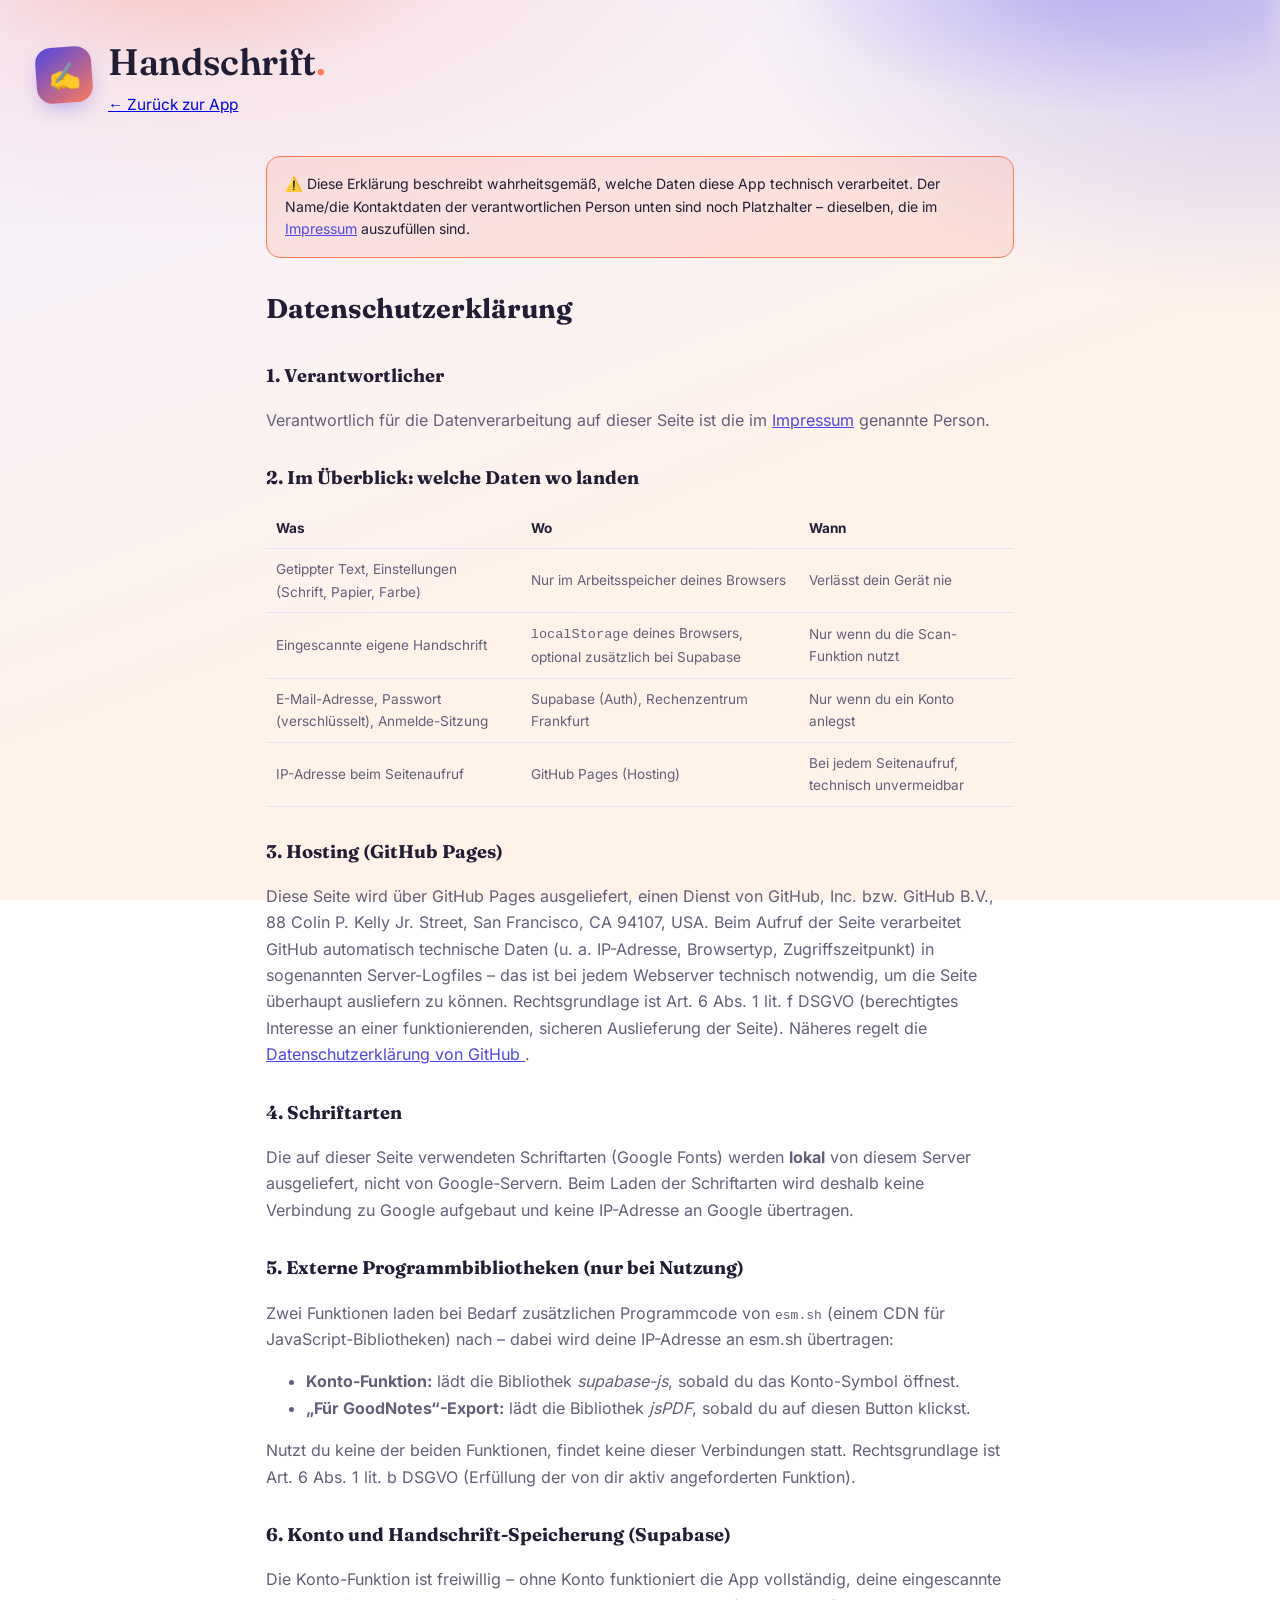
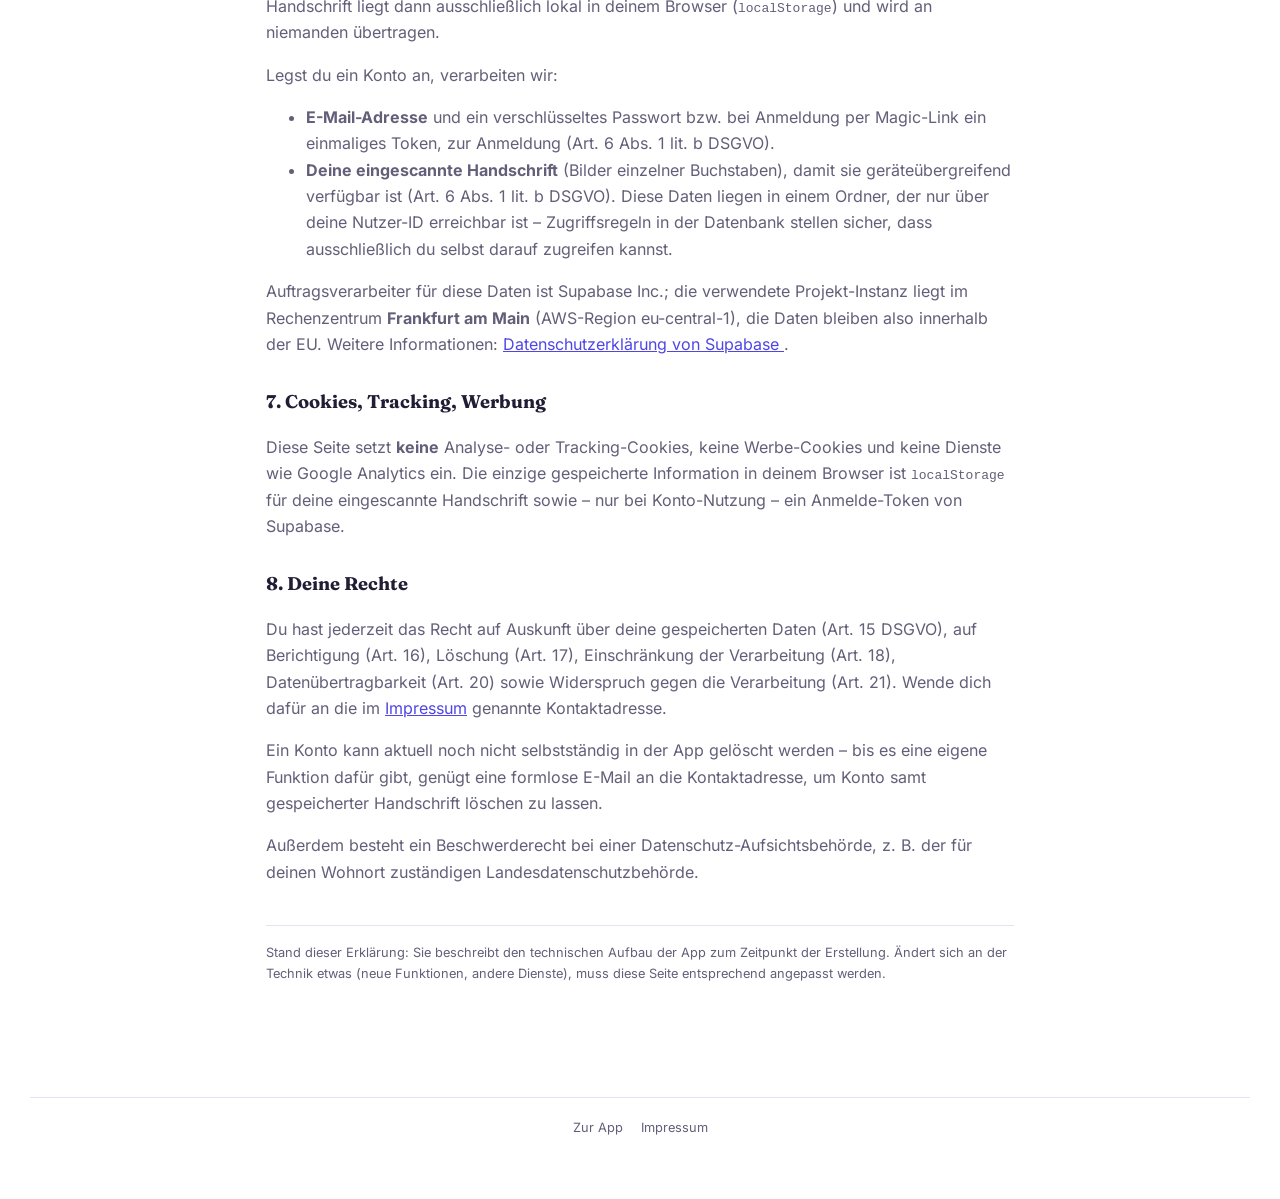
==== datenschutz.html @ e4f4bd05 "Impressum, Datenschutzerklärung, Google Fonts lokal gehostet Neue Seiten impressum.html (mit klar ma" ====
<!DOCTYPE html>
<html lang="de">
<head>
<meta charset="UTF-8">
<meta name="viewport" content="width=device-width, initial-scale=1.0">
<title>Datenschutzerklärung – Handschrift-Generator</title>
<meta name="robots" content="noindex">
<link rel="icon" href="data:image/svg+xml,%3Csvg xmlns='http://www.w3.org/2000/svg' viewBox='0 0 100 100'%3E%3Ctext y='.9em' font-size='90'%3E%E2%9C%8D%EF%B8%8F%3C/text%3E%3C/svg%3E">
<link rel="stylesheet" href="fonts.css">
<link rel="stylesheet" href="style.css">
</head>
<body>

<header class="site-header">
  <div class="header-glow" aria-hidden="true"></div>
  <div class="header-row">
    <div class="brand">
      <span class="brand-mark" aria-hidden="true">✍️</span>
      <div class="brand-text">
        <h1>Handschrift<span class="brand-dot">.</span></h1>
        <p class="subtitle"><a href="index.html">← Zurück zur App</a></p>
      </div>
    </div>
  </div>
</header>

<main class="rechtstext">

  <div class="ausfuellen-hinweis">
    ⚠️ Diese Erklärung beschreibt wahrheitsgemäß, welche Daten diese App
    technisch verarbeitet. Der Name/die Kontaktdaten der verantwortlichen
    Person unten sind noch Platzhalter – dieselben, die im
    <a href="impressum.html">Impressum</a> auszufüllen sind.
  </div>

  <h1>Datenschutzerklärung</h1>

  <h2>1. Verantwortlicher</h2>
  <p>
    Verantwortlich für die Datenverarbeitung auf dieser Seite ist die im
    <a href="impressum.html">Impressum</a> genannte Person.
  </p>

  <h2>2. Im Überblick: welche Daten wo landen</h2>
  <table class="rechtstabelle">
    <thead>
      <tr><th>Was</th><th>Wo</th><th>Wann</th></tr>
    </thead>
    <tbody>
      <tr>
        <td>Getippter Text, Einstellungen (Schrift, Papier, Farbe)</td>
        <td>Nur im Arbeitsspeicher deines Browsers</td>
        <td>Verlässt dein Gerät nie</td>
      </tr>
      <tr>
        <td>Eingescannte eigene Handschrift</td>
        <td><code>localStorage</code> deines Browsers, optional zusätzlich
          bei Supabase</td>
        <td>Nur wenn du die Scan-Funktion nutzt</td>
      </tr>
      <tr>
        <td>E-Mail-Adresse, Passwort (verschlüsselt), Anmelde-Sitzung</td>
        <td>Supabase (Auth), Rechenzentrum Frankfurt</td>
        <td>Nur wenn du ein Konto anlegst</td>
      </tr>
      <tr>
        <td>IP-Adresse beim Seitenaufruf</td>
        <td>GitHub Pages (Hosting)</td>
        <td>Bei jedem Seitenaufruf, technisch unvermeidbar</td>
      </tr>
    </tbody>
  </table>

  <h2>3. Hosting (GitHub Pages)</h2>
  <p>
    Diese Seite wird über GitHub Pages ausgeliefert, einen Dienst von
    GitHub, Inc. bzw. GitHub B.V., 88 Colin P. Kelly Jr. Street, San
    Francisco, CA 94107, USA. Beim Aufruf der Seite verarbeitet GitHub
    automatisch technische Daten (u. a. IP-Adresse, Browsertyp,
    Zugriffszeitpunkt) in sogenannten Server-Logfiles – das ist bei jedem
    Webserver technisch notwendig, um die Seite überhaupt ausliefern zu
    können. Rechtsgrundlage ist Art. 6 Abs. 1 lit. f DSGVO (berechtigtes
    Interesse an einer funktionierenden, sicheren Auslieferung der Seite).
    Näheres regelt die
    <a href="https://docs.github.com/site-policy/privacy-policies/github-general-privacy-statement" target="_blank" rel="noopener">
      Datenschutzerklärung von GitHub
    </a>.
  </p>

  <h2>4. Schriftarten</h2>
  <p>
    Die auf dieser Seite verwendeten Schriftarten (Google Fonts) werden
    <strong>lokal</strong> von diesem Server ausgeliefert, nicht von
    Google-Servern. Beim Laden der Schriftarten wird deshalb keine
    Verbindung zu Google aufgebaut und keine IP-Adresse an Google
    übertragen.
  </p>

  <h2>5. Externe Programmbibliotheken (nur bei Nutzung)</h2>
  <p>
    Zwei Funktionen laden bei Bedarf zusätzlichen Programmcode von
    <code>esm.sh</code> (einem CDN für JavaScript-Bibliotheken) nach –
    dabei wird deine IP-Adresse an esm.sh übertragen:
  </p>
  <ul>
    <li><strong>Konto-Funktion:</strong> lädt die Bibliothek
      <em>supabase-js</em>, sobald du das Konto-Symbol öffnest.</li>
    <li><strong>„Für GoodNotes“-Export:</strong> lädt die Bibliothek
      <em>jsPDF</em>, sobald du auf diesen Button klickst.</li>
  </ul>
  <p>
    Nutzt du keine der beiden Funktionen, findet keine dieser Verbindungen
    statt. Rechtsgrundlage ist Art. 6 Abs. 1 lit. b DSGVO (Erfüllung der
    von dir aktiv angeforderten Funktion).
  </p>

  <h2>6. Konto und Handschrift-Speicherung (Supabase)</h2>
  <p>
    Die Konto-Funktion ist freiwillig – ohne Konto funktioniert die App
    vollständig, deine eingescannte Handschrift liegt dann ausschließlich
    lokal in deinem Browser (<code>localStorage</code>) und wird an
    niemanden übertragen.
  </p>
  <p>
    Legst du ein Konto an, verarbeiten wir:
  </p>
  <ul>
    <li><strong>E-Mail-Adresse</strong> und ein verschlüsseltes Passwort
      bzw. bei Anmeldung per Magic-Link ein einmaliges Token, zur
      Anmeldung (Art. 6 Abs. 1 lit. b DSGVO).</li>
    <li><strong>Deine eingescannte Handschrift</strong> (Bilder einzelner
      Buchstaben), damit sie geräteübergreifend verfügbar ist (Art. 6
      Abs. 1 lit. b DSGVO). Diese Daten liegen in einem Ordner, der nur
      über deine Nutzer-ID erreichbar ist – Zugriffsregeln in der
      Datenbank stellen sicher, dass ausschließlich du selbst darauf
      zugreifen kannst.</li>
  </ul>
  <p>
    Auftragsverarbeiter für diese Daten ist Supabase Inc.; die
    verwendete Projekt-Instanz liegt im Rechenzentrum
    <strong>Frankfurt am Main</strong> (AWS-Region eu-central-1), die
    Daten bleiben also innerhalb der EU. Weitere Informationen:
    <a href="https://supabase.com/privacy" target="_blank" rel="noopener">
      Datenschutzerklärung von Supabase
    </a>.
  </p>

  <h2>7. Cookies, Tracking, Werbung</h2>
  <p>
    Diese Seite setzt <strong>keine</strong> Analyse- oder Tracking-Cookies,
    keine Werbe-Cookies und keine Dienste wie Google Analytics ein. Die
    einzige gespeicherte Information in deinem Browser ist
    <code>localStorage</code> für deine eingescannte Handschrift sowie –
    nur bei Konto-Nutzung – ein Anmelde-Token von Supabase.
  </p>

  <h2>8. Deine Rechte</h2>
  <p>
    Du hast jederzeit das Recht auf Auskunft über deine gespeicherten
    Daten (Art. 15 DSGVO), auf Berichtigung (Art. 16), Löschung (Art. 17),
    Einschränkung der Verarbeitung (Art. 18), Datenübertragbarkeit
    (Art. 20) sowie Widerspruch gegen die Verarbeitung (Art. 21). Wende
    dich dafür an die im <a href="impressum.html">Impressum</a> genannte
    Kontaktadresse.
  </p>
  <p>
    Ein Konto kann aktuell noch nicht selbstständig in der App gelöscht
    werden – bis es eine eigene Funktion dafür gibt, genügt eine
    formlose E-Mail an die Kontaktadresse, um Konto samt gespeicherter
    Handschrift löschen zu lassen.
  </p>
  <p>
    Außerdem besteht ein Beschwerderecht bei einer
    Datenschutz-Aufsichtsbehörde, z. B. der für deinen Wohnort
    zuständigen Landesdatenschutzbehörde.
  </p>

  <p class="rechtstext-fussnote">
    Stand dieser Erklärung: Sie beschreibt den technischen Aufbau der App
    zum Zeitpunkt der Erstellung. Ändert sich an der Technik etwas (neue
    Funktionen, andere Dienste), muss diese Seite entsprechend angepasst
    werden.
  </p>

</main>

<footer class="site-footer">
  <a href="index.html">Zur App</a>
  <a href="impressum.html">Impressum</a>
</footer>

</body>
</html>
---- fonts.css ----
/* -------------------------------------------------------------
   Lokal gehostete Schriftarten

   Bewusst NICHT von Google-Servern geladen: Ein <link> auf
   fonts.googleapis.com/fonts.gstatic.com überträgt bei jedem
   Seitenaufruf die IP-Adresse der Besucherin an Google – das gilt in
   Deutschland als DSGVO-Problem (u.a. LG München I, 20 O 13840/20)
   und war Grund für eine Welle an Abmahnungen. Die Dateien hier sind
   identisch mit denen von Google Fonts (SIL Open Font License),
   liegen aber im fonts/-Ordner dieses Projekts und werden nur vom
   eigenen Server ausgeliefert.
------------------------------------------------------------- */

/* vietnamese */
@font-face {
  font-family: 'Allura';
  font-style: normal;
  font-weight: 400;
  font-display: swap;
  src: url(fonts/9oRPNYsQpS4zjuA_hAgWDto.woff2) format('woff2');
  unicode-range: U+0102-0103, U+0110-0111, U+0128-0129, U+0168-0169, U+01A0-01A1, U+01AF-01B0, U+0300-0301, U+0303-0304, U+0308-0309, U+0323, U+0329, U+1EA0-1EF9, U+20AB;
}
/* latin-ext */
@font-face {
  font-family: 'Allura';
  font-style: normal;
  font-weight: 400;
  font-display: swap;
  src: url(fonts/9oRPNYsQpS4zjuA_hQgWDto.woff2) format('woff2');
  unicode-range: U+0100-02BA, U+02BD-02C5, U+02C7-02CC, U+02CE-02D7, U+02DD-02FF, U+0304, U+0308, U+0329, U+1D00-1DBF, U+1E00-1E9F, U+1EF2-1EFF, U+2020, U+20A0-20AB, U+20AD-20C0, U+2113, U+2C60-2C7F, U+A720-A7FF;
}
/* latin */
@font-face {
  font-family: 'Allura';
  font-style: normal;
  font-weight: 400;
  font-display: swap;
  src: url(fonts/9oRPNYsQpS4zjuA_iwgW.woff2) format('woff2');
  unicode-range: U+0000-00FF, U+0131, U+0152-0153, U+02BB-02BC, U+02C6, U+02DA, U+02DC, U+0304, U+0308, U+0329, U+2000-206F, U+20AC, U+2122, U+2191, U+2193, U+2212, U+2215, U+FEFF, U+FFFD;
}
/* latin-ext */
@font-face {
  font-family: 'Architects Daughter';
  font-style: normal;
  font-weight: 400;
  font-display: swap;
  src: url(fonts/KtkxAKiDZI_td1Lkx62xHZHDtgO_Y-bvTYdg4_zg.woff2) format('woff2');
  unicode-range: U+0100-02BA, U+02BD-02C5, U+02C7-02CC, U+02CE-02D7, U+02DD-02FF, U+0304, U+0308, U+0329, U+1D00-1DBF, U+1E00-1E9F, U+1EF2-1EFF, U+2020, U+20A0-20AB, U+20AD-20C0, U+2113, U+2C60-2C7F, U+A720-A7FF;
}
/* latin */
@font-face {
  font-family: 'Architects Daughter';
  font-style: normal;
  font-weight: 400;
  font-display: swap;
  src: url(fonts/KtkxAKiDZI_td1Lkx62xHZHDtgO_Y-bvTYlg4w.woff2) format('woff2');
  unicode-range: U+0000-00FF, U+0131, U+0152-0153, U+02BB-02BC, U+02C6, U+02DA, U+02DC, U+0304, U+0308, U+0329, U+2000-206F, U+20AC, U+2122, U+2191, U+2193, U+2212, U+2215, U+FEFF, U+FFFD;
}
/* cyrillic-ext */
@font-face {
  font-family: 'Caveat';
  font-style: normal;
  font-weight: 400;
  font-display: swap;
  src: url(fonts/Wnz6HAc5bAfYB2Q7azYYmg8.woff2) format('woff2');
  unicode-range: U+0460-052F, U+1C80-1C8A, U+20B4, U+2DE0-2DFF, U+A640-A69F, U+FE2E-FE2F;
}
/* cyrillic */
@font-face {
  font-family: 'Caveat';
  font-style: normal;
  font-weight: 400;
  font-display: swap;
  src: url(fonts/Wnz6HAc5bAfYB2Q7YjYYmg8.woff2) format('woff2');
  unicode-range: U+0301, U+0400-045F, U+0490-0491, U+04B0-04B1, U+2116;
}
/* latin-ext */
@font-face {
  font-family: 'Caveat';
  font-style: normal;
  font-weight: 400;
  font-display: swap;
  src: url(fonts/Wnz6HAc5bAfYB2Q7aDYYmg8.woff2) format('woff2');
  unicode-range: U+0100-02BA, U+02BD-02C5, U+02C7-02CC, U+02CE-02D7, U+02DD-02FF, U+0304, U+0308, U+0329, U+1D00-1DBF, U+1E00-1E9F, U+1EF2-1EFF, U+2020, U+20A0-20AB, U+20AD-20C0, U+2113, U+2C60-2C7F, U+A720-A7FF;
}
/* latin */
@font-face {
  font-family: 'Caveat';
  font-style: normal;
  font-weight: 400;
  font-display: swap;
  src: url(fonts/Wnz6HAc5bAfYB2Q7ZjYY.woff2) format('woff2');
  unicode-range: U+0000-00FF, U+0131, U+0152-0153, U+02BB-02BC, U+02C6, U+02DA, U+02DC, U+0304, U+0308, U+0329, U+2000-206F, U+20AC, U+2122, U+2191, U+2193, U+2212, U+2215, U+FEFF, U+FFFD;
}
/* cyrillic-ext */
@font-face {
  font-family: 'Caveat';
  font-style: normal;
  font-weight: 600;
  font-display: swap;
  src: url(fonts/Wnz6HAc5bAfYB2Q7azYYmg8.woff2) format('woff2');
  unicode-range: U+0460-052F, U+1C80-1C8A, U+20B4, U+2DE0-2DFF, U+A640-A69F, U+FE2E-FE2F;
}
/* cyrillic */
@font-face {
  font-family: 'Caveat';
  font-style: normal;
  font-weight: 600;
  font-display: swap;
  src: url(fonts/Wnz6HAc5bAfYB2Q7YjYYmg8.woff2) format('woff2');
  unicode-range: U+0301, U+0400-045F, U+0490-0491, U+04B0-04B1, U+2116;
}
/* latin-ext */
@font-face {
  font-family: 'Caveat';
  font-style: normal;
  font-weight: 600;
  font-display: swap;
  src: url(fonts/Wnz6HAc5bAfYB2Q7aDYYmg8.woff2) format('woff2');
  unicode-range: U+0100-02BA, U+02BD-02C5, U+02C7-02CC, U+02CE-02D7, U+02DD-02FF, U+0304, U+0308, U+0329, U+1D00-1DBF, U+1E00-1E9F, U+1EF2-1EFF, U+2020, U+20A0-20AB, U+20AD-20C0, U+2113, U+2C60-2C7F, U+A720-A7FF;
}
/* latin */
@font-face {
  font-family: 'Caveat';
  font-style: normal;
  font-weight: 600;
  font-display: swap;
  src: url(fonts/Wnz6HAc5bAfYB2Q7ZjYY.woff2) format('woff2');
  unicode-range: U+0000-00FF, U+0131, U+0152-0153, U+02BB-02BC, U+02C6, U+02DA, U+02DC, U+0304, U+0308, U+0329, U+2000-206F, U+20AC, U+2122, U+2191, U+2193, U+2212, U+2215, U+FEFF, U+FFFD;
}
/* latin */
@font-face {
  font-family: 'Cedarville Cursive';
  font-style: normal;
  font-weight: 400;
  font-display: swap;
  src: url(fonts/yYL00g_a2veiudhUmxjo5VKkoqA-B_nuIrpw.woff2) format('woff2');
  unicode-range: U+0000-00FF, U+0131, U+0152-0153, U+02BB-02BC, U+02C6, U+02DA, U+02DC, U+0304, U+0308, U+0329, U+2000-206F, U+20AC, U+2122, U+2191, U+2193, U+2212, U+2215, U+FEFF, U+FFFD;
}
/* latin-ext */
@font-face {
  font-family: 'Covered By Your Grace';
  font-style: normal;
  font-weight: 400;
  font-display: swap;
  src: url(fonts/QGYwz-AZahWOJJI9kykWW9mD6opopoqXSOSEHwgsm6Y.woff2) format('woff2');
  unicode-range: U+0100-02BA, U+02BD-02C5, U+02C7-02CC, U+02CE-02D7, U+02DD-02FF, U+0304, U+0308, U+0329, U+1D00-1DBF, U+1E00-1E9F, U+1EF2-1EFF, U+2020, U+20A0-20AB, U+20AD-20C0, U+2113, U+2C60-2C7F, U+A720-A7FF;
}
/* latin */
@font-face {
  font-family: 'Covered By Your Grace';
  font-style: normal;
  font-weight: 400;
  font-display: swap;
  src: url(fonts/QGYwz-AZahWOJJI9kykWW9mD6opopoqXSOSEEQgs.woff2) format('woff2');
  unicode-range: U+0000-00FF, U+0131, U+0152-0153, U+02BB-02BC, U+02C6, U+02DA, U+02DC, U+0304, U+0308, U+0329, U+2000-206F, U+20AC, U+2122, U+2191, U+2193, U+2212, U+2215, U+FEFF, U+FFFD;
}
/* vietnamese */
@font-face {
  font-family: 'Dancing Script';
  font-style: normal;
  font-weight: 400;
  font-display: swap;
  src: url(fonts/If2RXTr6YS-zF4S-kcSWSVi_szLviuEViw.woff2) format('woff2');
  unicode-range: U+0102-0103, U+0110-0111, U+0128-0129, U+0168-0169, U+01A0-01A1, U+01AF-01B0, U+0300-0301, U+0303-0304, U+0308-0309, U+0323, U+0329, U+1EA0-1EF9, U+20AB;
}
/* latin-ext */
@font-face {
  font-family: 'Dancing Script';
  font-style: normal;
  font-weight: 400;
  font-display: swap;
  src: url(fonts/If2RXTr6YS-zF4S-kcSWSVi_szLuiuEViw.woff2) format('woff2');
  unicode-range: U+0100-02BA, U+02BD-02C5, U+02C7-02CC, U+02CE-02D7, U+02DD-02FF, U+0304, U+0308, U+0329, U+1D00-1DBF, U+1E00-1E9F, U+1EF2-1EFF, U+2020, U+20A0-20AB, U+20AD-20C0, U+2113, U+2C60-2C7F, U+A720-A7FF;
}
/* latin */
@font-face {
  font-family: 'Dancing Script';
  font-style: normal;
  font-weight: 400;
  font-display: swap;
  src: url(fonts/If2RXTr6YS-zF4S-kcSWSVi_szLgiuE.woff2) format('woff2');
  unicode-range: U+0000-00FF, U+0131, U+0152-0153, U+02BB-02BC, U+02C6, U+02DA, U+02DC, U+0304, U+0308, U+0329, U+2000-206F, U+20AC, U+2122, U+2191, U+2193, U+2212, U+2215, U+FEFF, U+FFFD;
}
/* vietnamese */
@font-face {
  font-family: 'Dancing Script';
  font-style: normal;
  font-weight: 600;
  font-display: swap;
  src: url(fonts/If2RXTr6YS-zF4S-kcSWSVi_szLviuEViw.woff2) format('woff2');
  unicode-range: U+0102-0103, U+0110-0111, U+0128-0129, U+0168-0169, U+01A0-01A1, U+01AF-01B0, U+0300-0301, U+0303-0304, U+0308-0309, U+0323, U+0329, U+1EA0-1EF9, U+20AB;
}
/* latin-ext */
@font-face {
  font-family: 'Dancing Script';
  font-style: normal;
  font-weight: 600;
  font-display: swap;
  src: url(fonts/If2RXTr6YS-zF4S-kcSWSVi_szLuiuEViw.woff2) format('woff2');
  unicode-range: U+0100-02BA, U+02BD-02C5, U+02C7-02CC, U+02CE-02D7, U+02DD-02FF, U+0304, U+0308, U+0329, U+1D00-1DBF, U+1E00-1E9F, U+1EF2-1EFF, U+2020, U+20A0-20AB, U+20AD-20C0, U+2113, U+2C60-2C7F, U+A720-A7FF;
}
/* latin */
@font-face {
  font-family: 'Dancing Script';
  font-style: normal;
  font-weight: 600;
  font-display: swap;
  src: url(fonts/If2RXTr6YS-zF4S-kcSWSVi_szLgiuE.woff2) format('woff2');
  unicode-range: U+0000-00FF, U+0131, U+0152-0153, U+02BB-02BC, U+02C6, U+02DA, U+02DC, U+0304, U+0308, U+0329, U+2000-206F, U+20AC, U+2122, U+2191, U+2193, U+2212, U+2215, U+FEFF, U+FFFD;
}
/* vietnamese */
@font-face {
  font-family: 'Fraunces';
  font-style: normal;
  font-weight: 500;
  font-display: swap;
  src: url(fonts/6NU78FyLNQOQZAnv9bYEvDiIdE9Ea92uemAk_WBq8U_9v0c2Wa0KxCBTeO-U.woff2) format('woff2');
  unicode-range: U+0102-0103, U+0110-0111, U+0128-0129, U+0168-0169, U+01A0-01A1, U+01AF-01B0, U+0300-0301, U+0303-0304, U+0308-0309, U+0323, U+0329, U+1EA0-1EF9, U+20AB;
}
/* latin-ext */
@font-face {
  font-family: 'Fraunces';
  font-style: normal;
  font-weight: 500;
  font-display: swap;
  src: url(fonts/6NU78FyLNQOQZAnv9bYEvDiIdE9Ea92uemAk_WBq8U_9v0c2Wa0KxCFTeO-U.woff2) format('woff2');
  unicode-range: U+0100-02BA, U+02BD-02C5, U+02C7-02CC, U+02CE-02D7, U+02DD-02FF, U+0304, U+0308, U+0329, U+1D00-1DBF, U+1E00-1E9F, U+1EF2-1EFF, U+2020, U+20A0-20AB, U+20AD-20C0, U+2113, U+2C60-2C7F, U+A720-A7FF;
}
/* latin */
@font-face {
  font-family: 'Fraunces';
  font-style: normal;
  font-weight: 500;
  font-display: swap;
  src: url(fonts/6NU78FyLNQOQZAnv9bYEvDiIdE9Ea92uemAk_WBq8U_9v0c2Wa0KxC9TeA.woff2) format('woff2');
  unicode-range: U+0000-00FF, U+0131, U+0152-0153, U+02BB-02BC, U+02C6, U+02DA, U+02DC, U+0304, U+0308, U+0329, U+2000-206F, U+20AC, U+2122, U+2191, U+2193, U+2212, U+2215, U+FEFF, U+FFFD;
}
/* vietnamese */
@font-face {
  font-family: 'Fraunces';
  font-style: normal;
  font-weight: 600;
  font-display: swap;
  src: url(fonts/6NU78FyLNQOQZAnv9bYEvDiIdE9Ea92uemAk_WBq8U_9v0c2Wa0KxCBTeO-U.woff2) format('woff2');
  unicode-range: U+0102-0103, U+0110-0111, U+0128-0129, U+0168-0169, U+01A0-01A1, U+01AF-01B0, U+0300-0301, U+0303-0304, U+0308-0309, U+0323, U+0329, U+1EA0-1EF9, U+20AB;
}
/* latin-ext */
@font-face {
  font-family: 'Fraunces';
  font-style: normal;
  font-weight: 600;
  font-display: swap;
  src: url(fonts/6NU78FyLNQOQZAnv9bYEvDiIdE9Ea92uemAk_WBq8U_9v0c2Wa0KxCFTeO-U.woff2) format('woff2');
  unicode-range: U+0100-02BA, U+02BD-02C5, U+02C7-02CC, U+02CE-02D7, U+02DD-02FF, U+0304, U+0308, U+0329, U+1D00-1DBF, U+1E00-1E9F, U+1EF2-1EFF, U+2020, U+20A0-20AB, U+20AD-20C0, U+2113, U+2C60-2C7F, U+A720-A7FF;
}
/* latin */
@font-face {
  font-family: 'Fraunces';
  font-style: normal;
  font-weight: 600;
  font-display: swap;
  src: url(fonts/6NU78FyLNQOQZAnv9bYEvDiIdE9Ea92uemAk_WBq8U_9v0c2Wa0KxC9TeA.woff2) format('woff2');
  unicode-range: U+0000-00FF, U+0131, U+0152-0153, U+02BB-02BC, U+02C6, U+02DA, U+02DC, U+0304, U+0308, U+0329, U+2000-206F, U+20AC, U+2122, U+2191, U+2193, U+2212, U+2215, U+FEFF, U+FFFD;
}
/* vietnamese */
@font-face {
  font-family: 'Fraunces';
  font-style: normal;
  font-weight: 700;
  font-display: swap;
  src: url(fonts/6NU78FyLNQOQZAnv9bYEvDiIdE9Ea92uemAk_WBq8U_9v0c2Wa0KxCBTeO-U.woff2) format('woff2');
  unicode-range: U+0102-0103, U+0110-0111, U+0128-0129, U+0168-0169, U+01A0-01A1, U+01AF-01B0, U+0300-0301, U+0303-0304, U+0308-0309, U+0323, U+0329, U+1EA0-1EF9, U+20AB;
}
/* latin-ext */
@font-face {
  font-family: 'Fraunces';
  font-style: normal;
  font-weight: 700;
  font-display: swap;
  src: url(fonts/6NU78FyLNQOQZAnv9bYEvDiIdE9Ea92uemAk_WBq8U_9v0c2Wa0KxCFTeO-U.woff2) format('woff2');
  unicode-range: U+0100-02BA, U+02BD-02C5, U+02C7-02CC, U+02CE-02D7, U+02DD-02FF, U+0304, U+0308, U+0329, U+1D00-1DBF, U+1E00-1E9F, U+1EF2-1EFF, U+2020, U+20A0-20AB, U+20AD-20C0, U+2113, U+2C60-2C7F, U+A720-A7FF;
}
/* latin */
@font-face {
  font-family: 'Fraunces';
  font-style: normal;
  font-weight: 700;
  font-display: swap;
  src: url(fonts/6NU78FyLNQOQZAnv9bYEvDiIdE9Ea92uemAk_WBq8U_9v0c2Wa0KxC9TeA.woff2) format('woff2');
  unicode-range: U+0000-00FF, U+0131, U+0152-0153, U+02BB-02BC, U+02C6, U+02DA, U+02DC, U+0304, U+0308, U+0329, U+2000-206F, U+20AC, U+2122, U+2191, U+2193, U+2212, U+2215, U+FEFF, U+FFFD;
}
/* latin-ext */
@font-face {
  font-family: 'Gloria Hallelujah';
  font-style: normal;
  font-weight: 400;
  font-display: swap;
  src: url(fonts/LYjYdHv3kUk9BMV96EIswT9DIbW-MIS71zO0vg.woff2) format('woff2');
  unicode-range: U+0100-02BA, U+02BD-02C5, U+02C7-02CC, U+02CE-02D7, U+02DD-02FF, U+0304, U+0308, U+0329, U+1D00-1DBF, U+1E00-1E9F, U+1EF2-1EFF, U+2020, U+20A0-20AB, U+20AD-20C0, U+2113, U+2C60-2C7F, U+A720-A7FF;
}
/* latin */
@font-face {
  font-family: 'Gloria Hallelujah';
  font-style: normal;
  font-weight: 400;
  font-display: swap;
  src: url(fonts/LYjYdHv3kUk9BMV96EIswT9DIbW-MIS11zM.woff2) format('woff2');
  unicode-range: U+0000-00FF, U+0131, U+0152-0153, U+02BB-02BC, U+02C6, U+02DA, U+02DC, U+0304, U+0308, U+0329, U+2000-206F, U+20AC, U+2122, U+2191, U+2193, U+2212, U+2215, U+FEFF, U+FFFD;
}
/* cyrillic-ext */
@font-face {
  font-family: 'Great Vibes';
  font-style: normal;
  font-weight: 400;
  font-display: swap;
  src: url(fonts/RWmMoKWR9v4ksMfaWd_JN9XIiaQ6DQ.woff2) format('woff2');
  unicode-range: U+0460-052F, U+1C80-1C8A, U+20B4, U+2DE0-2DFF, U+A640-A69F, U+FE2E-FE2F;
}
/* cyrillic */
@font-face {
  font-family: 'Great Vibes';
  font-style: normal;
  font-weight: 400;
  font-display: swap;
  src: url(fonts/RWmMoKWR9v4ksMfaWd_JN9XBiaQ6DQ.woff2) format('woff2');
  unicode-range: U+0301, U+0400-045F, U+0490-0491, U+04B0-04B1, U+2116;
}
/* greek-ext */
@font-face {
  font-family: 'Great Vibes';
  font-style: normal;
  font-weight: 400;
  font-display: swap;
  src: url(fonts/RWmMoKWR9v4ksMfaWd_JN9XJiaQ6DQ.woff2) format('woff2');
  unicode-range: U+1F00-1FFF;
}
/* vietnamese */
@font-face {
  font-family: 'Great Vibes';
  font-style: normal;
  font-weight: 400;
  font-display: swap;
  src: url(fonts/RWmMoKWR9v4ksMfaWd_JN9XKiaQ6DQ.woff2) format('woff2');
  unicode-range: U+0102-0103, U+0110-0111, U+0128-0129, U+0168-0169, U+01A0-01A1, U+01AF-01B0, U+0300-0301, U+0303-0304, U+0308-0309, U+0323, U+0329, U+1EA0-1EF9, U+20AB;
}
/* latin-ext */
@font-face {
  font-family: 'Great Vibes';
  font-style: normal;
  font-weight: 400;
  font-display: swap;
  src: url(fonts/RWmMoKWR9v4ksMfaWd_JN9XLiaQ6DQ.woff2) format('woff2');
  unicode-range: U+0100-02BA, U+02BD-02C5, U+02C7-02CC, U+02CE-02D7, U+02DD-02FF, U+0304, U+0308, U+0329, U+1D00-1DBF, U+1E00-1E9F, U+1EF2-1EFF, U+2020, U+20A0-20AB, U+20AD-20C0, U+2113, U+2C60-2C7F, U+A720-A7FF;
}
/* latin */
@font-face {
  font-family: 'Great Vibes';
  font-style: normal;
  font-weight: 400;
  font-display: swap;
  src: url(fonts/RWmMoKWR9v4ksMfaWd_JN9XFiaQ.woff2) format('woff2');
  unicode-range: U+0000-00FF, U+0131, U+0152-0153, U+02BB-02BC, U+02C6, U+02DA, U+02DC, U+0304, U+0308, U+0329, U+2000-206F, U+20AC, U+2122, U+2191, U+2193, U+2212, U+2215, U+FEFF, U+FFFD;
}
/* latin */
@font-face {
  font-family: 'Homemade Apple';
  font-style: normal;
  font-weight: 400;
  font-display: swap;
  src: url(fonts/Qw3EZQFXECDrI2q789EKQZJob0x6XHg.woff2) format('woff2');
  unicode-range: U+0000-00FF, U+0131, U+0152-0153, U+02BB-02BC, U+02C6, U+02DA, U+02DC, U+0304, U+0308, U+0329, U+2000-206F, U+20AC, U+2122, U+2191, U+2193, U+2212, U+2215, U+FEFF, U+FFFD;
}
/* latin-ext */
@font-face {
  font-family: 'Indie Flower';
  font-style: normal;
  font-weight: 400;
  font-display: swap;
  src: url(fonts/m8JVjfNVeKWVnh3QMuKkFcZVZ0uH5dI.woff2) format('woff2');
  unicode-range: U+0100-02BA, U+02BD-02C5, U+02C7-02CC, U+02CE-02D7, U+02DD-02FF, U+0304, U+0308, U+0329, U+1D00-1DBF, U+1E00-1E9F, U+1EF2-1EFF, U+2020, U+20A0-20AB, U+20AD-20C0, U+2113, U+2C60-2C7F, U+A720-A7FF;
}
/* latin */
@font-face {
  font-family: 'Indie Flower';
  font-style: normal;
  font-weight: 400;
  font-display: swap;
  src: url(fonts/m8JVjfNVeKWVnh3QMuKkFcZVaUuH.woff2) format('woff2');
  unicode-range: U+0000-00FF, U+0131, U+0152-0153, U+02BB-02BC, U+02C6, U+02DA, U+02DC, U+0304, U+0308, U+0329, U+2000-206F, U+20AC, U+2122, U+2191, U+2193, U+2212, U+2215, U+FEFF, U+FFFD;
}
/* cyrillic-ext */
@font-face {
  font-family: 'Inter';
  font-style: normal;
  font-weight: 400;
  font-display: swap;
  src: url(fonts/UcC73FwrK3iLTeHuS_nVMrMxCp50SjIa2JL7SUc.woff2) format('woff2');
  unicode-range: U+0460-052F, U+1C80-1C8A, U+20B4, U+2DE0-2DFF, U+A640-A69F, U+FE2E-FE2F;
}
/* cyrillic */
@font-face {
  font-family: 'Inter';
  font-style: normal;
  font-weight: 400;
  font-display: swap;
  src: url(fonts/UcC73FwrK3iLTeHuS_nVMrMxCp50SjIa0ZL7SUc.woff2) format('woff2');
  unicode-range: U+0301, U+0400-045F, U+0490-0491, U+04B0-04B1, U+2116;
}
/* greek-ext */
@font-face {
  font-family: 'Inter';
  font-style: normal;
  font-weight: 400;
  font-display: swap;
  src: url(fonts/UcC73FwrK3iLTeHuS_nVMrMxCp50SjIa2ZL7SUc.woff2) format('woff2');
  unicode-range: U+1F00-1FFF;
}
/* greek */
@font-face {
  font-family: 'Inter';
  font-style: normal;
  font-weight: 400;
  font-display: swap;
  src: url(fonts/UcC73FwrK3iLTeHuS_nVMrMxCp50SjIa1pL7SUc.woff2) format('woff2');
  unicode-range: U+0370-0377, U+037A-037F, U+0384-038A, U+038C, U+038E-03A1, U+03A3-03FF;
}
/* vietnamese */
@font-face {
  font-family: 'Inter';
  font-style: normal;
  font-weight: 400;
  font-display: swap;
  src: url(fonts/UcC73FwrK3iLTeHuS_nVMrMxCp50SjIa2pL7SUc.woff2) format('woff2');
  unicode-range: U+0102-0103, U+0110-0111, U+0128-0129, U+0168-0169, U+01A0-01A1, U+01AF-01B0, U+0300-0301, U+0303-0304, U+0308-0309, U+0323, U+0329, U+1EA0-1EF9, U+20AB;
}
/* latin-ext */
@font-face {
  font-family: 'Inter';
  font-style: normal;
  font-weight: 400;
  font-display: swap;
  src: url(fonts/UcC73FwrK3iLTeHuS_nVMrMxCp50SjIa25L7SUc.woff2) format('woff2');
  unicode-range: U+0100-02BA, U+02BD-02C5, U+02C7-02CC, U+02CE-02D7, U+02DD-02FF, U+0304, U+0308, U+0329, U+1D00-1DBF, U+1E00-1E9F, U+1EF2-1EFF, U+2020, U+20A0-20AB, U+20AD-20C0, U+2113, U+2C60-2C7F, U+A720-A7FF;
}
/* latin */
@font-face {
  font-family: 'Inter';
  font-style: normal;
  font-weight: 400;
  font-display: swap;
  src: url(fonts/UcC73FwrK3iLTeHuS_nVMrMxCp50SjIa1ZL7.woff2) format('woff2');
  unicode-range: U+0000-00FF, U+0131, U+0152-0153, U+02BB-02BC, U+02C6, U+02DA, U+02DC, U+0304, U+0308, U+0329, U+2000-206F, U+20AC, U+2122, U+2191, U+2193, U+2212, U+2215, U+FEFF, U+FFFD;
}
/* cyrillic-ext */
@font-face {
  font-family: 'Inter';
  font-style: normal;
  font-weight: 500;
  font-display: swap;
  src: url(fonts/UcC73FwrK3iLTeHuS_nVMrMxCp50SjIa2JL7SUc.woff2) format('woff2');
  unicode-range: U+0460-052F, U+1C80-1C8A, U+20B4, U+2DE0-2DFF, U+A640-A69F, U+FE2E-FE2F;
}
/* cyrillic */
@font-face {
  font-family: 'Inter';
  font-style: normal;
  font-weight: 500;
  font-display: swap;
  src: url(fonts/UcC73FwrK3iLTeHuS_nVMrMxCp50SjIa0ZL7SUc.woff2) format('woff2');
  unicode-range: U+0301, U+0400-045F, U+0490-0491, U+04B0-04B1, U+2116;
}
/* greek-ext */
@font-face {
  font-family: 'Inter';
  font-style: normal;
  font-weight: 500;
  font-display: swap;
  src: url(fonts/UcC73FwrK3iLTeHuS_nVMrMxCp50SjIa2ZL7SUc.woff2) format('woff2');
  unicode-range: U+1F00-1FFF;
}
/* greek */
@font-face {
  font-family: 'Inter';
  font-style: normal;
  font-weight: 500;
  font-display: swap;
  src: url(fonts/UcC73FwrK3iLTeHuS_nVMrMxCp50SjIa1pL7SUc.woff2) format('woff2');
  unicode-range: U+0370-0377, U+037A-037F, U+0384-038A, U+038C, U+038E-03A1, U+03A3-03FF;
}
/* vietnamese */
@font-face {
  font-family: 'Inter';
  font-style: normal;
  font-weight: 500;
  font-display: swap;
  src: url(fonts/UcC73FwrK3iLTeHuS_nVMrMxCp50SjIa2pL7SUc.woff2) format('woff2');
  unicode-range: U+0102-0103, U+0110-0111, U+0128-0129, U+0168-0169, U+01A0-01A1, U+01AF-01B0, U+0300-0301, U+0303-0304, U+0308-0309, U+0323, U+0329, U+1EA0-1EF9, U+20AB;
}
/* latin-ext */
@font-face {
  font-family: 'Inter';
  font-style: normal;
  font-weight: 500;
  font-display: swap;
  src: url(fonts/UcC73FwrK3iLTeHuS_nVMrMxCp50SjIa25L7SUc.woff2) format('woff2');
  unicode-range: U+0100-02BA, U+02BD-02C5, U+02C7-02CC, U+02CE-02D7, U+02DD-02FF, U+0304, U+0308, U+0329, U+1D00-1DBF, U+1E00-1E9F, U+1EF2-1EFF, U+2020, U+20A0-20AB, U+20AD-20C0, U+2113, U+2C60-2C7F, U+A720-A7FF;
}
/* latin */
@font-face {
  font-family: 'Inter';
  font-style: normal;
  font-weight: 500;
  font-display: swap;
  src: url(fonts/UcC73FwrK3iLTeHuS_nVMrMxCp50SjIa1ZL7.woff2) format('woff2');
  unicode-range: U+0000-00FF, U+0131, U+0152-0153, U+02BB-02BC, U+02C6, U+02DA, U+02DC, U+0304, U+0308, U+0329, U+2000-206F, U+20AC, U+2122, U+2191, U+2193, U+2212, U+2215, U+FEFF, U+FFFD;
}
/* cyrillic-ext */
@font-face {
  font-family: 'Inter';
  font-style: normal;
  font-weight: 600;
  font-display: swap;
  src: url(fonts/UcC73FwrK3iLTeHuS_nVMrMxCp50SjIa2JL7SUc.woff2) format('woff2');
  unicode-range: U+0460-052F, U+1C80-1C8A, U+20B4, U+2DE0-2DFF, U+A640-A69F, U+FE2E-FE2F;
}
/* cyrillic */
@font-face {
  font-family: 'Inter';
  font-style: normal;
  font-weight: 600;
  font-display: swap;
  src: url(fonts/UcC73FwrK3iLTeHuS_nVMrMxCp50SjIa0ZL7SUc.woff2) format('woff2');
  unicode-range: U+0301, U+0400-045F, U+0490-0491, U+04B0-04B1, U+2116;
}
/* greek-ext */
@font-face {
  font-family: 'Inter';
  font-style: normal;
  font-weight: 600;
  font-display: swap;
  src: url(fonts/UcC73FwrK3iLTeHuS_nVMrMxCp50SjIa2ZL7SUc.woff2) format('woff2');
  unicode-range: U+1F00-1FFF;
}
/* greek */
@font-face {
  font-family: 'Inter';
  font-style: normal;
  font-weight: 600;
  font-display: swap;
  src: url(fonts/UcC73FwrK3iLTeHuS_nVMrMxCp50SjIa1pL7SUc.woff2) format('woff2');
  unicode-range: U+0370-0377, U+037A-037F, U+0384-038A, U+038C, U+038E-03A1, U+03A3-03FF;
}
/* vietnamese */
@font-face {
  font-family: 'Inter';
  font-style: normal;
  font-weight: 600;
  font-display: swap;
  src: url(fonts/UcC73FwrK3iLTeHuS_nVMrMxCp50SjIa2pL7SUc.woff2) format('woff2');
  unicode-range: U+0102-0103, U+0110-0111, U+0128-0129, U+0168-0169, U+01A0-01A1, U+01AF-01B0, U+0300-0301, U+0303-0304, U+0308-0309, U+0323, U+0329, U+1EA0-1EF9, U+20AB;
}
/* latin-ext */
@font-face {
  font-family: 'Inter';
  font-style: normal;
  font-weight: 600;
  font-display: swap;
  src: url(fonts/UcC73FwrK3iLTeHuS_nVMrMxCp50SjIa25L7SUc.woff2) format('woff2');
  unicode-range: U+0100-02BA, U+02BD-02C5, U+02C7-02CC, U+02CE-02D7, U+02DD-02FF, U+0304, U+0308, U+0329, U+1D00-1DBF, U+1E00-1E9F, U+1EF2-1EFF, U+2020, U+20A0-20AB, U+20AD-20C0, U+2113, U+2C60-2C7F, U+A720-A7FF;
}
/* latin */
@font-face {
  font-family: 'Inter';
  font-style: normal;
  font-weight: 600;
  font-display: swap;
  src: url(fonts/UcC73FwrK3iLTeHuS_nVMrMxCp50SjIa1ZL7.woff2) format('woff2');
  unicode-range: U+0000-00FF, U+0131, U+0152-0153, U+02BB-02BC, U+02C6, U+02DA, U+02DC, U+0304, U+0308, U+0329, U+2000-206F, U+20AC, U+2122, U+2191, U+2193, U+2212, U+2215, U+FEFF, U+FFFD;
}
/* cyrillic-ext */
@font-face {
  font-family: 'Inter';
  font-style: normal;
  font-weight: 700;
  font-display: swap;
  src: url(fonts/UcC73FwrK3iLTeHuS_nVMrMxCp50SjIa2JL7SUc.woff2) format('woff2');
  unicode-range: U+0460-052F, U+1C80-1C8A, U+20B4, U+2DE0-2DFF, U+A640-A69F, U+FE2E-FE2F;
}
/* cyrillic */
@font-face {
  font-family: 'Inter';
  font-style: normal;
  font-weight: 700;
  font-display: swap;
  src: url(fonts/UcC73FwrK3iLTeHuS_nVMrMxCp50SjIa0ZL7SUc.woff2) format('woff2');
  unicode-range: U+0301, U+0400-045F, U+0490-0491, U+04B0-04B1, U+2116;
}
/* greek-ext */
@font-face {
  font-family: 'Inter';
  font-style: normal;
  font-weight: 700;
  font-display: swap;
  src: url(fonts/UcC73FwrK3iLTeHuS_nVMrMxCp50SjIa2ZL7SUc.woff2) format('woff2');
  unicode-range: U+1F00-1FFF;
}
/* greek */
@font-face {
  font-family: 'Inter';
  font-style: normal;
  font-weight: 700;
  font-display: swap;
  src: url(fonts/UcC73FwrK3iLTeHuS_nVMrMxCp50SjIa1pL7SUc.woff2) format('woff2');
  unicode-range: U+0370-0377, U+037A-037F, U+0384-038A, U+038C, U+038E-03A1, U+03A3-03FF;
}
/* vietnamese */
@font-face {
  font-family: 'Inter';
  font-style: normal;
  font-weight: 700;
  font-display: swap;
  src: url(fonts/UcC73FwrK3iLTeHuS_nVMrMxCp50SjIa2pL7SUc.woff2) format('woff2');
  unicode-range: U+0102-0103, U+0110-0111, U+0128-0129, U+0168-0169, U+01A0-01A1, U+01AF-01B0, U+0300-0301, U+0303-0304, U+0308-0309, U+0323, U+0329, U+1EA0-1EF9, U+20AB;
}
/* latin-ext */
@font-face {
  font-family: 'Inter';
  font-style: normal;
  font-weight: 700;
  font-display: swap;
  src: url(fonts/UcC73FwrK3iLTeHuS_nVMrMxCp50SjIa25L7SUc.woff2) format('woff2');
  unicode-range: U+0100-02BA, U+02BD-02C5, U+02C7-02CC, U+02CE-02D7, U+02DD-02FF, U+0304, U+0308, U+0329, U+1D00-1DBF, U+1E00-1E9F, U+1EF2-1EFF, U+2020, U+20A0-20AB, U+20AD-20C0, U+2113, U+2C60-2C7F, U+A720-A7FF;
}
/* latin */
@font-face {
  font-family: 'Inter';
  font-style: normal;
  font-weight: 700;
  font-display: swap;
  src: url(fonts/UcC73FwrK3iLTeHuS_nVMrMxCp50SjIa1ZL7.woff2) format('woff2');
  unicode-range: U+0000-00FF, U+0131, U+0152-0153, U+02BB-02BC, U+02C6, U+02DA, U+02DC, U+0304, U+0308, U+0329, U+2000-206F, U+20AC, U+2122, U+2191, U+2193, U+2212, U+2215, U+FEFF, U+FFFD;
}
/* latin-ext */
@font-face {
  font-family: 'Just Another Hand';
  font-style: normal;
  font-weight: 400;
  font-display: swap;
  src: url(fonts/845CNN4-AJyIGvIou-6yJKyptyOpOfr2DGiVSw.woff2) format('woff2');
  unicode-range: U+0100-02BA, U+02BD-02C5, U+02C7-02CC, U+02CE-02D7, U+02DD-02FF, U+0304, U+0308, U+0329, U+1D00-1DBF, U+1E00-1E9F, U+1EF2-1EFF, U+2020, U+20A0-20AB, U+20AD-20C0, U+2113, U+2C60-2C7F, U+A720-A7FF;
}
/* latin */
@font-face {
  font-family: 'Just Another Hand';
  font-style: normal;
  font-weight: 400;
  font-display: swap;
  src: url(fonts/845CNN4-AJyIGvIou-6yJKyptyOpOfr4DGg.woff2) format('woff2');
  unicode-range: U+0000-00FF, U+0131, U+0152-0153, U+02BB-02BC, U+02C6, U+02DA, U+02DC, U+0304, U+0308, U+0329, U+2000-206F, U+20AC, U+2122, U+2191, U+2193, U+2212, U+2215, U+FEFF, U+FFFD;
}
/* devanagari */
@font-face {
  font-family: 'Kalam';
  font-style: normal;
  font-weight: 400;
  font-display: swap;
  src: url(fonts/YA9dr0Wd4kDdMthQOCfzsw.woff2) format('woff2');
  unicode-range: U+0900-097F, U+1CD0-1CF9, U+200C-200D, U+20A8, U+20B9, U+20F0, U+25CC, U+A830-A839, U+A8E0-A8FF, U+11B00-11B09;
}
/* latin-ext */
@font-face {
  font-family: 'Kalam';
  font-style: normal;
  font-weight: 400;
  font-display: swap;
  src: url(fonts/YA9dr0Wd4kDdMthfOCfzsw.woff2) format('woff2');
  unicode-range: U+0100-02BA, U+02BD-02C5, U+02C7-02CC, U+02CE-02D7, U+02DD-02FF, U+0304, U+0308, U+0329, U+1D00-1DBF, U+1E00-1E9F, U+1EF2-1EFF, U+2020, U+20A0-20AB, U+20AD-20C0, U+2113, U+2C60-2C7F, U+A720-A7FF;
}
/* latin */
@font-face {
  font-family: 'Kalam';
  font-style: normal;
  font-weight: 400;
  font-display: swap;
  src: url(fonts/YA9dr0Wd4kDdMthROCc.woff2) format('woff2');
  unicode-range: U+0000-00FF, U+0131, U+0152-0153, U+02BB-02BC, U+02C6, U+02DA, U+02DC, U+0304, U+0308, U+0329, U+2000-206F, U+20AC, U+2122, U+2191, U+2193, U+2212, U+2215, U+FEFF, U+FFFD;
}
/* latin-ext */
@font-face {
  font-family: 'La Belle Aurore';
  font-style: normal;
  font-weight: 400;
  font-display: swap;
  src: url(fonts/RrQIbot8-mNYKnGNDkWlocovHeI4Eu2EBVk.woff2) format('woff2');
  unicode-range: U+0100-02BA, U+02BD-02C5, U+02C7-02CC, U+02CE-02D7, U+02DD-02FF, U+0304, U+0308, U+0329, U+1D00-1DBF, U+1E00-1E9F, U+1EF2-1EFF, U+2020, U+20A0-20AB, U+20AD-20C0, U+2113, U+2C60-2C7F, U+A720-A7FF;
}
/* latin */
@font-face {
  font-family: 'La Belle Aurore';
  font-style: normal;
  font-weight: 400;
  font-display: swap;
  src: url(fonts/RrQIbot8-mNYKnGNDkWlocovHeI4HO2E.woff2) format('woff2');
  unicode-range: U+0000-00FF, U+0131, U+0152-0153, U+02BB-02BC, U+02C6, U+02DA, U+02DC, U+0304, U+0308, U+0329, U+2000-206F, U+20AC, U+2122, U+2191, U+2193, U+2212, U+2215, U+FEFF, U+FFFD;
}
/* cyrillic */
@font-face {
  font-family: 'Marck Script';
  font-style: normal;
  font-weight: 400;
  font-display: swap;
  src: url(fonts/nwpTtK2oNgBA3Or78gapdwuyzCg_WMM.woff2) format('woff2');
  unicode-range: U+0301, U+0400-045F, U+0490-0491, U+04B0-04B1, U+2116;
}
/* latin-ext */
@font-face {
  font-family: 'Marck Script';
  font-style: normal;
  font-weight: 400;
  font-display: swap;
  src: url(fonts/nwpTtK2oNgBA3Or78gapdwuyxig_WMM.woff2) format('woff2');
  unicode-range: U+0100-02BA, U+02BD-02C5, U+02C7-02CC, U+02CE-02D7, U+02DD-02FF, U+0304, U+0308, U+0329, U+1D00-1DBF, U+1E00-1E9F, U+1EF2-1EFF, U+2020, U+20A0-20AB, U+20AD-20C0, U+2113, U+2C60-2C7F, U+A720-A7FF;
}
/* latin */
@font-face {
  font-family: 'Marck Script';
  font-style: normal;
  font-weight: 400;
  font-display: swap;
  src: url(fonts/nwpTtK2oNgBA3Or78gapdwuyyCg_.woff2) format('woff2');
  unicode-range: U+0000-00FF, U+0131, U+0152-0153, U+02BB-02BC, U+02C6, U+02DA, U+02DC, U+0304, U+0308, U+0329, U+2000-206F, U+20AC, U+2122, U+2191, U+2193, U+2212, U+2215, U+FEFF, U+FFFD;
}
/* latin */
@font-face {
  font-family: 'Nothing You Could Do';
  font-style: normal;
  font-weight: 400;
  font-display: swap;
  src: url(fonts/oY1B8fbBpaP5OX3DtrRYf_Q2BPB1SnfZb3OOnVs.woff2) format('woff2');
  unicode-range: U+0000-00FF, U+0131, U+0152-0153, U+02BB-02BC, U+02C6, U+02DA, U+02DC, U+0304, U+0308, U+0329, U+2000-206F, U+20AC, U+2122, U+2191, U+2193, U+2212, U+2215, U+FEFF, U+FFFD;
}
/* latin-ext */
@font-face {
  font-family: 'Parisienne';
  font-style: normal;
  font-weight: 400;
  font-display: swap;
  src: url(fonts/E21i_d3kivvAkxhLEVZpQyZwD9Ku.woff2) format('woff2');
  unicode-range: U+0100-02BA, U+02BD-02C5, U+02C7-02CC, U+02CE-02D7, U+02DD-02FF, U+0304, U+0308, U+0329, U+1D00-1DBF, U+1E00-1E9F, U+1EF2-1EFF, U+2020, U+20A0-20AB, U+20AD-20C0, U+2113, U+2C60-2C7F, U+A720-A7FF;
}
/* latin */
@font-face {
  font-family: 'Parisienne';
  font-style: normal;
  font-weight: 400;
  font-display: swap;
  src: url(fonts/E21i_d3kivvAkxhLEVZpQyhwDw.woff2) format('woff2');
  unicode-range: U+0000-00FF, U+0131, U+0152-0153, U+02BB-02BC, U+02C6, U+02DA, U+02DC, U+0304, U+0308, U+0329, U+2000-206F, U+20AC, U+2122, U+2191, U+2193, U+2212, U+2215, U+FEFF, U+FFFD;
}
/* vietnamese */
@font-face {
  font-family: 'Patrick Hand';
  font-style: normal;
  font-weight: 400;
  font-display: swap;
  src: url(fonts/LDI1apSQOAYtSuYWp8ZhfYe8UcLLq7s.woff2) format('woff2');
  unicode-range: U+0102-0103, U+0110-0111, U+0128-0129, U+0168-0169, U+01A0-01A1, U+01AF-01B0, U+0300-0301, U+0303-0304, U+0308-0309, U+0323, U+0329, U+1EA0-1EF9, U+20AB;
}
/* latin-ext */
@font-face {
  font-family: 'Patrick Hand';
  font-style: normal;
  font-weight: 400;
  font-display: swap;
  src: url(fonts/LDI1apSQOAYtSuYWp8ZhfYe8UMLLq7s.woff2) format('woff2');
  unicode-range: U+0100-02BA, U+02BD-02C5, U+02C7-02CC, U+02CE-02D7, U+02DD-02FF, U+0304, U+0308, U+0329, U+1D00-1DBF, U+1E00-1E9F, U+1EF2-1EFF, U+2020, U+20A0-20AB, U+20AD-20C0, U+2113, U+2C60-2C7F, U+A720-A7FF;
}
/* latin */
@font-face {
  font-family: 'Patrick Hand';
  font-style: normal;
  font-weight: 400;
  font-display: swap;
  src: url(fonts/LDI1apSQOAYtSuYWp8ZhfYe8XsLL.woff2) format('woff2');
  unicode-range: U+0000-00FF, U+0131, U+0152-0153, U+02BB-02BC, U+02C6, U+02DA, U+02DC, U+0304, U+0308, U+0329, U+2000-206F, U+20AC, U+2122, U+2191, U+2193, U+2212, U+2215, U+FEFF, U+FFFD;
}
/* latin */
@font-face {
  font-family: 'Reenie Beanie';
  font-style: normal;
  font-weight: 400;
  font-display: swap;
  src: url(fonts/z7NSdR76eDkaJKZJFkkjuvWxXPq1qw.woff2) format('woff2');
  unicode-range: U+0000-00FF, U+0131, U+0152-0153, U+02BB-02BC, U+02C6, U+02DA, U+02DC, U+0304, U+0308, U+0329, U+2000-206F, U+20AC, U+2122, U+2191, U+2193, U+2212, U+2215, U+FEFF, U+FFFD;
}
/* latin */
@font-face {
  font-family: 'Rock Salt';
  font-style: normal;
  font-weight: 400;
  font-display: swap;
  src: url(fonts/MwQ0bhv11fWD6QsAVOZrt0M6.woff2) format('woff2');
  unicode-range: U+0000-00FF, U+0131, U+0152-0153, U+02BB-02BC, U+02C6, U+02DA, U+02DC, U+0304, U+0308, U+0329, U+2000-206F, U+20AC, U+2122, U+2191, U+2193, U+2212, U+2215, U+FEFF, U+FFFD;
}
/* latin-ext */
@font-face {
  font-family: 'Sacramento';
  font-style: normal;
  font-weight: 400;
  font-display: swap;
  src: url(fonts/buEzpo6gcdjy0EiZMBUG4CMf_exL.woff2) format('woff2');
  unicode-range: U+0100-02BA, U+02BD-02C5, U+02C7-02CC, U+02CE-02D7, U+02DD-02FF, U+0304, U+0308, U+0329, U+1D00-1DBF, U+1E00-1E9F, U+1EF2-1EFF, U+2020, U+20A0-20AB, U+20AD-20C0, U+2113, U+2C60-2C7F, U+A720-A7FF;
}
/* latin */
@font-face {
  font-family: 'Sacramento';
  font-style: normal;
  font-weight: 400;
  font-display: swap;
  src: url(fonts/buEzpo6gcdjy0EiZMBUG4C0f_Q.woff2) format('woff2');
  unicode-range: U+0000-00FF, U+0131, U+0152-0153, U+02BB-02BC, U+02C6, U+02DA, U+02DC, U+0304, U+0308, U+0329, U+2000-206F, U+20AC, U+2122, U+2191, U+2193, U+2212, U+2215, U+FEFF, U+FFFD;
}
/* latin-ext */
@font-face {
  font-family: 'Shadows Into Light';
  font-style: normal;
  font-weight: 400;
  font-display: swap;
  src: url(fonts/UqyNK9UOIntux_czAvDQx_ZcHqZXBNQze8D59zQ.woff2) format('woff2');
  unicode-range: U+0100-02BA, U+02BD-02C5, U+02C7-02CC, U+02CE-02D7, U+02DD-02FF, U+0304, U+0308, U+0329, U+1D00-1DBF, U+1E00-1E9F, U+1EF2-1EFF, U+2020, U+20A0-20AB, U+20AD-20C0, U+2113, U+2C60-2C7F, U+A720-A7FF;
}
/* latin */
@font-face {
  font-family: 'Shadows Into Light';
  font-style: normal;
  font-weight: 400;
  font-display: swap;
  src: url(fonts/UqyNK9UOIntux_czAvDQx_ZcHqZXBNQzdcD5.woff2) format('woff2');
  unicode-range: U+0000-00FF, U+0131, U+0152-0153, U+02BB-02BC, U+02C6, U+02DA, U+02DC, U+0304, U+0308, U+0329, U+2000-206F, U+20AC, U+2122, U+2191, U+2193, U+2212, U+2215, U+FEFF, U+FFFD;
}
/* latin-ext */
@font-face {
  font-family: 'Zeyada';
  font-style: normal;
  font-weight: 400;
  font-display: swap;
  src: url(fonts/11hAGpPTxVPUbgZzPWysaKY.woff2) format('woff2');
  unicode-range: U+0100-02BA, U+02BD-02C5, U+02C7-02CC, U+02CE-02D7, U+02DD-02FF, U+0304, U+0308, U+0329, U+1D00-1DBF, U+1E00-1E9F, U+1EF2-1EFF, U+2020, U+20A0-20AB, U+20AD-20C0, U+2113, U+2C60-2C7F, U+A720-A7FF;
}
/* latin */
@font-face {
  font-family: 'Zeyada';
  font-style: normal;
  font-weight: 400;
  font-display: swap;
  src: url(fonts/11hAGpPTxVPUbgZzM2ys.woff2) format('woff2');
  unicode-range: U+0000-00FF, U+0131, U+0152-0153, U+02BB-02BC, U+02C6, U+02DA, U+02DC, U+0304, U+0308, U+0329, U+2000-206F, U+20AC, U+2122, U+2191, U+2193, U+2212, U+2215, U+FEFF, U+FFFD;
}
---- style.css ----
/* -------------------------------------------------------------
   Designsystem

   Farbwahl ist bewusst keine Zufallsentscheidung:

   - Indigo/Violett als Hauptfarbe: die Farbe, die in der Farbpsychologie
     am stärksten mit Vertrauen UND Kreativität zugleich verbunden wird –
     kühles Blau wäre nur "seriös", Violett bringt den kreativen Teil dazu.
     Genau die Kombination braucht ein Tool, das mit Handschrift arbeitet.
   - Warmes Koralle/Orange als Gegenspieler: Blau/Violett allein wirkt schnell
     kühl und unpersönlich. Ein warmer Akzent (Energie, Freundlichkeit) holt
     das Gefühlige der Handschrift zurück und setzt Aufmerksamkeitspunkte.
   - Der Hintergrund ist ein weicher Farbverlauf statt eines einzelnen Tons –
     das ist der Hauptunterschied zwischen "minimalistisch" und "gestaltet".
------------------------------------------------------------- */

:root {
  /* Marke */
  --indigo: #4f46e5;
  --indigo-dark: #4338ca;
  --indigo-light: #eef0ff;
  --coral: #ff7a59;
  --coral-dark: #e85f3d;

  /* Fläche */
  --bg-a: #f4f0ff;
  --bg-b: #fff3e9;
  --panel-bg: #ffffff;
  --panel-bg-soft: #fbfaff;

  /* Text */
  --text: #211d35;
  --text-soft: #635f79;
  --text-faint: #9490a8;

  /* Struktur */
  --border: #e6e1f7;
  --border-strong: #d6cff2;
  --radius-lg: 22px;
  --radius-md: 14px;
  --radius-sm: 10px;

  /* Schatten – bewusst mit Farbstich statt neutralem Grau/Schwarz */
  --shadow-card: 0 1px 2px rgba(79, 70, 229, 0.06), 0 18px 40px -12px rgba(79, 70, 229, 0.18);
  --shadow-card-lg: 0 1px 2px rgba(79, 70, 229, 0.06), 0 30px 70px -18px rgba(79, 70, 229, 0.28);
  --shadow-btn: 0 8px 20px -6px rgba(79, 70, 229, 0.45);
  --shadow-btn-coral: 0 8px 20px -6px rgba(232, 95, 61, 0.45);
  --shadow-page: 0 30px 60px -18px rgba(60, 40, 90, 0.32), 0 10px 25px -10px rgba(60, 40, 90, 0.22);

  --font-display: "Fraunces", Georgia, serif;
  --font-body: "Inter", -apple-system, BlinkMacSystemFont, "Segoe UI", Roboto, sans-serif;
}

@media (prefers-color-scheme: dark) {
  :root {
    --indigo: #8b7ff5;
    --indigo-dark: #a79cff;
    --indigo-light: #2a2452;
    --coral: #ff9270;
    --coral-dark: #ffab8f;

    --bg-a: #171325;
    --bg-b: #201a30;
    --panel-bg: #201c33;
    --panel-bg-soft: #241f3a;

    --text: #f1eefb;
    --text-soft: #b3aecb;
    --text-faint: #7d7896;

    --border: #362f52;
    --border-strong: #453c67;

    --shadow-card: 0 1px 2px rgba(0, 0, 0, 0.3), 0 18px 40px -12px rgba(0, 0, 0, 0.5);
    --shadow-card-lg: 0 1px 2px rgba(0, 0, 0, 0.3), 0 30px 70px -18px rgba(0, 0, 0, 0.6);
    --shadow-btn: 0 8px 22px -6px rgba(139, 127, 245, 0.55);
    --shadow-btn-coral: 0 8px 22px -6px rgba(255, 146, 112, 0.4);
    --shadow-page: 0 30px 70px -18px rgba(0, 0, 0, 0.6), 0 10px 25px -10px rgba(0, 0, 0, 0.5);
  }
}

* { box-sizing: border-box; }

body {
  margin: 0;
  padding: 0 20px 64px;
  background:
    radial-gradient(1100px 520px at 12% -8%, color-mix(in srgb, var(--coral) 20%, transparent), transparent 60%),
    radial-gradient(900px 520px at 100% 0%, color-mix(in srgb, var(--indigo) 24%, transparent), transparent 60%),
    linear-gradient(160deg, var(--bg-a), var(--bg-b) 60%);
  background-attachment: fixed;
  color: var(--text);
  font-family: var(--font-body);
  line-height: 1.5;
  -webkit-font-smoothing: antialiased;
}

/* ---------- Kopfbereich ---------- */
.site-header {
  max-width: 1220px;
  margin: 0 auto;
  padding: 34px 6px 30px;
  position: relative;
  z-index: 100;
}

.header-glow {
  position: absolute;
  inset: -40px -20px auto -20px;
  height: 220px;
  pointer-events: none;
  background:
    radial-gradient(360px 160px at 15% 0%, color-mix(in srgb, var(--coral) 35%, transparent), transparent 70%),
    radial-gradient(420px 180px at 85% 10%, color-mix(in srgb, var(--indigo) 38%, transparent), transparent 70%);
  filter: blur(6px);
  opacity: 0.7;
  z-index: 0;
}

.header-row {
  position: relative;
  z-index: 1;
  display: flex;
  align-items: flex-start;
  justify-content: space-between;
  gap: 20px;
}

.brand {
  display: flex;
  align-items: center;
  gap: 16px;
}

.brand-mark {
  flex: none;
  width: 56px;
  height: 56px;
  display: grid;
  place-items: center;
  font-size: 26px;
  border-radius: 16px;
  background: linear-gradient(145deg, var(--indigo), var(--coral));
  box-shadow: var(--shadow-btn);
  transform: rotate(-4deg);
}

.brand-text h1 {
  margin: 0 0 4px;
  font-family: var(--font-display);
  font-weight: 600;
  font-size: clamp(1.7rem, 3vw, 2.3rem);
  letter-spacing: -0.01em;
}

.brand-dot { color: var(--coral); }

.subtitle {
  margin: 0;
  color: var(--text-soft);
  font-size: 0.96rem;
}

/* ---------- Konto-Widget (oben rechts) ---------- */
.account-widget {
  position: relative;
  flex: none;
  z-index: 30;
}

.account-btn {
  position: relative;
  width: 46px;
  height: 46px;
  padding: 0;
  border-radius: 50%;
  border: 2px solid var(--panel-bg);
  background: linear-gradient(145deg, var(--indigo), var(--indigo-dark));
  color: #fff;
  display: grid;
  place-items: center;
  cursor: pointer;
  box-shadow: var(--shadow-btn), 0 0 0 1px var(--border-strong);
  transition: transform 0.15s ease, box-shadow 0.15s ease;
}

.account-btn:hover { transform: translateY(-1px); }

.account-btn[aria-expanded="true"] {
  box-shadow: var(--shadow-btn), 0 0 0 3px color-mix(in srgb, var(--indigo) 35%, transparent);
}

.account-avatar {
  display: grid;
  place-items: center;
  width: 100%;
  height: 100%;
  border-radius: 50%;
  font-family: var(--font-display);
  font-weight: 600;
  font-size: 1.05rem;
  text-transform: uppercase;
}

.account-dot {
  position: absolute;
  bottom: -1px;
  right: -1px;
  width: 13px;
  height: 13px;
  border-radius: 50%;
  background: #34c07a;
  border: 2px solid var(--panel-bg);
}

/* Position kommt aus JS (konto.js, dropdownPositionieren) anhand des Knopfes. */
.account-dropdown {
  position: fixed;
  width: min(320px, 88vw);
  background: var(--panel-bg);
  border: 1px solid var(--border);
  border-radius: var(--radius-md);
  box-shadow: var(--shadow-card-lg);
  padding: 18px;
  z-index: 200;
  /* Bewusst opacity/visibility statt des hidden-Attributs (= display:none):
     das Element bleibt dauerhaft im Render-Baum, es wird nur unsichtbar
     und nicht klickbar geschaltet. Robuster als ein display-Wechsel. */
  opacity: 0;
  visibility: hidden;
  pointer-events: none;
  transform: translateY(-6px);
  transition: opacity 0.14s ease, transform 0.14s ease, visibility 0.14s;
}

.account-dropdown.ist-offen {
  opacity: 1;
  visibility: visible;
  pointer-events: auto;
  transform: translateY(0);
}

.account-dropdown::before {
  content: "";
  position: absolute;
  top: -7px;
  right: 15px;
  width: 14px;
  height: 14px;
  background: var(--panel-bg);
  border-left: 1px solid var(--border);
  border-top: 1px solid var(--border);
  transform: rotate(45deg);
  border-radius: 3px 0 0 0;
}

.konto-profil {
  display: flex;
  align-items: center;
  gap: 12px;
  margin-bottom: 14px;
}

.account-avatar-lg {
  width: 42px;
  height: 42px;
  flex: none;
  background: linear-gradient(145deg, var(--coral), var(--coral-dark));
  color: #fff;
}

.konto-profil-label {
  margin: 0;
  font-size: 0.72rem;
  text-transform: uppercase;
  letter-spacing: 0.04em;
  color: var(--text-faint);
}

.konto-profil-mail {
  margin: 2px 0 0;
  font-weight: 600;
  font-size: 0.92rem;
  word-break: break-all;
}

/* ---------- Layout ---------- */
.layout {
  max-width: 1220px;
  margin: 0 auto;
  display: grid;
  grid-template-columns: minmax(340px, 420px) 1fr;
  gap: 30px;
  align-items: start;
}

@media (max-width: 920px) {
  .layout { grid-template-columns: 1fr; }
}

@media (max-width: 480px) {
  /* "Als Bild speichern" ist mit Emoji-Pfeil zu lang, um sich bei
     flex:1 + white-space:nowrap in eine halbe Reihe zu quetschen –
     auf schmalen Bildschirmen deshalb lieber untereinander. */
  .actions { flex-direction: column; }
}

/* ---------- Einstellungs-Panel ---------- */
.panel {
  position: relative;
  background: var(--panel-bg);
  border: 1px solid var(--border);
  border-radius: var(--radius-lg);
  box-shadow: var(--shadow-card);
  padding: 26px 24px;
  position: sticky;
  top: 20px;
  max-height: calc(100vh - 40px);
  overflow-y: auto;
  overflow-x: hidden;
}

.panel::before {
  content: "";
  position: sticky;
  top: 0;
  display: block;
  height: 5px;
  margin: -26px -24px 22px;
  background: linear-gradient(90deg, var(--indigo), var(--coral));
  border-radius: var(--radius-lg) var(--radius-lg) 0 0;
}

@media (max-width: 920px) {
  .panel { position: static; max-height: none; }
}

.field {
  display: block;
  margin-bottom: 18px;
}

.field-label {
  display: block;
  font-size: 0.78rem;
  font-weight: 700;
  color: var(--text-soft);
  margin-bottom: 7px;
  text-transform: uppercase;
  letter-spacing: 0.05em;
}

textarea,
select,
input[type="email"],
input[type="password"] {
  width: 100%;
  font-family: inherit;
  font-size: 0.95rem;
  color: var(--text);
  background: var(--panel-bg-soft);
  border: 1.5px solid var(--border);
  border-radius: var(--radius-sm);
  padding: 11px 13px;
  transition: border-color 0.15s ease, box-shadow 0.15s ease;
}

textarea { resize: vertical; line-height: 1.55; }

textarea:focus,
select:focus,
input[type="email"]:focus,
input[type="password"]:focus {
  outline: none;
  border-color: var(--indigo);
  box-shadow: 0 0 0 4px color-mix(in srgb, var(--indigo) 18%, transparent);
}

/* ---------- Text-Links zum Wechseln zwischen Anmelden / Registrieren / ... ---------- */
.konto-links {
  display: flex;
  justify-content: space-between;
  align-items: center;
  gap: 10px;
  margin: 2px 0 10px;
  flex-wrap: wrap;
}

.link-btn {
  background: none;
  border: none;
  padding: 0;
  font: inherit;
  font-size: 0.8rem;
  font-weight: 600;
  color: var(--indigo);
  cursor: pointer;
}

.link-btn:hover,
.link-btn:focus-visible { text-decoration: underline; }

.link-btn.block {
  display: block;
  margin-top: 10px;
  text-align: center;
  width: 100%;
}

input[type="range"] {
  -webkit-appearance: none;
  width: 100%;
  height: 6px;
  margin: 10px 0 4px;
  border-radius: 999px;
  background: linear-gradient(90deg, var(--indigo), var(--coral));
  outline: none;
}

input[type="range"]::-webkit-slider-thumb {
  -webkit-appearance: none;
  width: 20px;
  height: 20px;
  border-radius: 50%;
  background: #fff;
  border: 3px solid var(--indigo);
  box-shadow: 0 2px 8px rgba(79, 70, 229, 0.4);
  cursor: pointer;
  transition: transform 0.12s ease;
}

input[type="range"]::-webkit-slider-thumb:hover { transform: scale(1.12); }

input[type="range"]::-moz-range-thumb {
  width: 20px;
  height: 20px;
  border-radius: 50%;
  background: #fff;
  border: 3px solid var(--indigo);
  box-shadow: 0 2px 8px rgba(79, 70, 229, 0.4);
  cursor: pointer;
}

/* Zwei Einstellungen nebeneinander */
.controls {
  display: grid;
  grid-template-columns: 1fr 1fr;
  gap: 0 14px;
}

.field-wide { grid-column: 1 / -1; }

output {
  font-variant-numeric: tabular-nums;
  color: var(--indigo);
  font-weight: 700;
}

/* ---------- Buttons ---------- */
.actions {
  display: flex;
  gap: 10px;
  margin-top: 4px;
}

.btn {
  flex: 1;
  font-family: inherit;
  font-size: 0.93rem;
  font-weight: 700;
  padding: 12px 16px;
  border-radius: var(--radius-sm);
  border: none;
  cursor: pointer;
  white-space: nowrap;
  transition: transform 0.12s ease, box-shadow 0.12s ease, filter 0.12s ease;
}

.btn:active { transform: translateY(1px) scale(0.99); }

.btn-primary {
  background: linear-gradient(135deg, var(--indigo), var(--indigo-dark));
  color: #fff;
  box-shadow: var(--shadow-btn);
}

.btn-primary:hover { filter: brightness(1.08); transform: translateY(-1px); }

.btn-secondary {
  background: var(--panel-bg-soft);
  color: var(--text);
  border: 1.5px solid var(--border);
}

.btn-secondary:hover { border-color: var(--indigo); color: var(--indigo); }

.btn-small {
  flex: none;
  font-size: 0.83rem;
  padding: 8px 13px;
}

.btn-block { width: 100%; }

.btn:disabled {
  opacity: 0.55;
  cursor: not-allowed;
  transform: none;
}

/* ---------- Statusmeldungen ---------- */
.status {
  margin: 14px 0 0;
  min-height: 1.4em;
  font-size: 0.83rem;
  font-weight: 600;
  color: var(--text-soft);
}

.status:not(:empty) {
  display: inline-flex;
  align-items: center;
  gap: 6px;
  padding: 6px 12px;
  border-radius: 999px;
  background: var(--indigo-light);
  color: var(--indigo-dark);
}

.status[data-warn="true"] {
  color: var(--coral-dark);
  background: color-mix(in srgb, var(--coral) 16%, transparent);
}

/* ---------- Papier-Auswähler ---------- */
.paper-picker {
  display: grid;
  grid-template-columns: repeat(auto-fill, minmax(74px, 1fr));
  gap: 8px;
}

.paper-karte {
  display: flex;
  flex-direction: column;
  align-items: center;
  gap: 5px;
  padding: 6px;
  font-family: inherit;
  background: var(--panel-bg-soft);
  border: 1.5px solid var(--border);
  border-radius: var(--radius-sm);
  cursor: pointer;
  transition: border-color 0.15s ease, box-shadow 0.15s ease;
}

.paper-karte img {
  display: block;
  width: 100%;
  aspect-ratio: 794 / 1123;
  border: 1px solid var(--border);
  border-radius: 3px;
  object-fit: cover;
}

.paper-karte span {
  font-size: 0.66rem;
  font-weight: 600;
  line-height: 1.2;
  color: var(--text-soft);
  text-align: center;
}

.paper-karte:hover { border-color: var(--indigo); }

.paper-karte.ausgewaehlt {
  border-color: var(--indigo);
  background: var(--indigo-light);
  box-shadow: 0 0 0 3px color-mix(in srgb, var(--indigo) 22%, transparent);
}

.paper-karte.ausgewaehlt span { color: var(--indigo-dark); }

/* ---------- Eigene Handschrift (Akkordeon) ---------- */
.own {
  margin-top: 18px;
  border-top: 1px solid var(--border);
  padding-top: 16px;
}

.own summary {
  cursor: pointer;
  font-weight: 700;
  font-size: 0.92rem;
  list-style: none;
  display: flex;
  align-items: center;
  justify-content: space-between;
  padding: 4px 0;
}

.own summary::-webkit-details-marker { display: none; }

.own summary::after {
  content: "⌄";
  color: var(--text-faint);
  font-size: 1.1rem;
  transition: transform 0.15s ease;
}

.own[open] summary::after { transform: rotate(180deg); }

.steps {
  margin: 14px 0 0;
  padding-left: 0;
  list-style: none;
  counter-reset: step;
  font-size: 0.85rem;
  color: var(--text-soft);
}

.steps li {
  position: relative;
  padding-left: 32px;
  margin-bottom: 16px;
  counter-increment: step;
}

.steps li::before {
  content: counter(step);
  position: absolute;
  left: 0;
  top: -1px;
  width: 22px;
  height: 22px;
  border-radius: 50%;
  background: linear-gradient(135deg, var(--indigo), var(--coral));
  color: #fff;
  font-size: 0.75rem;
  font-weight: 700;
  display: grid;
  place-items: center;
}

.steps .btn-small,
.steps input[type="file"] {
  display: block;
  margin-top: 8px;
}

input[type="file"] {
  font-family: inherit;
  font-size: 0.8rem;
  color: var(--text-soft);
  max-width: 100%;
}

.hinweis {
  margin: 0 0 12px;
  font-size: 0.83rem;
  color: var(--text-soft);
  line-height: 1.5;
}

.hinweis code {
  font-size: 0.9em;
  background: var(--panel-bg-soft);
  border: 1px solid var(--border);
  padding: 1px 5px;
  border-radius: 4px;
}

/* ---------- Vorschau ---------- */
.preview { position: relative; }

.preview-hinweis {
  text-align: center;
  margin: 0 0 12px;
}

.page-wrap {
  display: flex;
  justify-content: center;
  padding: 10px;
}

/* Umschließt Canvas + interaktive Ebene als eine Einheit, damit beide
   exakt übereinander liegen – auch beim Schatten/der leichten Drehung,
   die sonst die Klickflächen gegenüber dem Text verschieben würde. */
.page-surface {
  position: relative;
  width: 100%;
  max-width: 794px;
  border-radius: 4px;
  box-shadow: var(--shadow-page);
  transform: rotate(0.4deg);
}

#paper {
  display: block;
  width: 100%;
  height: auto;
  border-radius: 4px;
}

.text-layer {
  position: absolute;
  inset: 0;
}

.preview-actions {
  display: flex;
  justify-content: center;
  margin-top: 14px;
}

/* ---------- Textfelder: Klick-/Zieh-Flächen auf dem Blatt ---------- */
.text-block-hit {
  position: absolute;
  border: 1.5px dashed transparent;
  border-radius: 4px;
  cursor: move;
  touch-action: none;
}

.text-block-hit:hover {
  border-color: color-mix(in srgb, var(--indigo) 45%, transparent);
}

.text-block-hit.ausgewaehlt {
  border-color: var(--indigo);
  background: color-mix(in srgb, var(--indigo) 6%, transparent);
}

.text-block-loeschen {
  position: absolute;
  top: -11px;
  right: -11px;
  width: 22px;
  height: 22px;
  padding: 0;
  border: none;
  border-radius: 50%;
  background: var(--coral-dark);
  color: #fff;
  font-size: 14px;
  line-height: 1;
  cursor: pointer;
  display: grid;
  place-items: center;
  box-shadow: var(--shadow-btn-coral);
}

.block-editor {
  width: 100%;
  height: 100%;
  resize: none;
  border: 1.5px solid var(--indigo);
  outline: none;
  border-radius: 4px;
  background: color-mix(in srgb, var(--panel-bg) 92%, transparent);
  font-family: inherit;
  font-size: 0.85rem;
  color: var(--text);
  padding: 4px 6px;
}

/* ---------- Anfasser zum Größenändern ---------- */
.resize-handle {
  position: absolute;
  background: var(--indigo);
  border: 1.5px solid #fff;
  z-index: 2;
}

.resize-e {
  right: -4px;
  top: 50%;
  width: 8px;
  height: 22px;
  border-radius: 3px;
  transform: translateY(-50%);
  cursor: ew-resize;
}

.resize-s {
  bottom: -4px;
  left: 50%;
  width: 22px;
  height: 8px;
  border-radius: 3px;
  transform: translateX(-50%);
  cursor: ns-resize;
}

.resize-se {
  right: -5px;
  bottom: -5px;
  width: 11px;
  height: 11px;
  border-radius: 50%;
  cursor: nwse-resize;
}

/* ---------- Werkzeugleiste: Ausrichten & Anordnen ---------- */
.arrange-toolbar {
  display: flex;
  flex-wrap: wrap;
  align-items: center;
  justify-content: center;
  gap: 10px;
  margin-top: 12px;
}

.arrange-group {
  display: flex;
  gap: 3px;
  padding: 4px;
  background: var(--panel-bg-soft);
  border: 1px solid var(--border);
  border-radius: var(--radius-sm);
}

.arrange-btn {
  width: 30px;
  height: 30px;
  display: grid;
  place-items: center;
  border: none;
  background: transparent;
  border-radius: 6px;
  color: var(--text-soft);
  font-size: 1rem;
  cursor: pointer;
}

.arrange-btn:hover {
  background: var(--indigo-light);
  color: var(--indigo-dark);
}

.arrange-btn-text {
  width: auto;
  padding: 0 10px;
  font-size: 0.78rem;
  font-weight: 600;
  white-space: nowrap;
}

/* ---------- Overlay zum Ecken-Anklicken ---------- */
.overlay {
  position: fixed;
  inset: 0;
  background: rgba(23, 19, 37, 0.72);
  backdrop-filter: blur(3px);
  display: flex;
  align-items: center;
  justify-content: center;
  padding: 20px;
  z-index: 50;
}

.overlay[hidden] { display: none; }

.overlay-inner {
  background: var(--panel-bg);
  border-radius: var(--radius-lg);
  box-shadow: var(--shadow-card-lg);
  padding: 20px;
  max-width: 100%;
  max-height: 100%;
  overflow: auto;
  text-align: center;
}

.corner-hint {
  margin: 0 0 12px;
  font-weight: 700;
  font-size: 0.95rem;
}

#corner-canvas {
  max-width: 100%;
  height: auto;
  cursor: crosshair;
  border-radius: 8px;
  border: 1px solid var(--border);
}

.overlay-actions {
  display: flex;
  gap: 10px;
  justify-content: center;
  margin-top: 14px;
}

/* ---------- Fußzeile (Impressum/Datenschutz-Links) ---------- */
.site-footer {
  max-width: 1220px;
  margin: 40px auto 0;
  padding: 20px 6px 0;
  border-top: 1px solid var(--border);
  display: flex;
  flex-wrap: wrap;
  gap: 6px 18px;
  justify-content: center;
  font-size: 0.8rem;
  color: var(--text-faint);
}

.site-footer a {
  color: var(--text-soft);
  text-decoration: none;
}

.site-footer a:hover { color: var(--indigo); text-decoration: underline; }

/* ---------- Impressum / Datenschutz ---------- */
.rechtstext {
  max-width: 760px;
  margin: 0 auto;
  padding: 10px 6px 60px;
  line-height: 1.65;
}

.rechtstext h1 {
  font-family: var(--font-display);
  font-size: 1.7rem;
  margin: 0 0 24px;
}

.rechtstext h2 {
  font-family: var(--font-display);
  font-size: 1.15rem;
  margin: 30px 0 10px;
}

.rechtstext p, .rechtstext ul { color: var(--text-soft); }
.rechtstext a { color: var(--indigo); }

.rechtstext-fussnote {
  margin-top: 40px;
  padding-top: 16px;
  border-top: 1px solid var(--border);
  font-size: 0.8rem;
  color: var(--text-faint);
}

.ausfuellen-hinweis {
  background: color-mix(in srgb, var(--coral) 14%, transparent);
  border: 1.5px solid var(--coral);
  border-radius: var(--radius-md);
  padding: 16px 18px;
  margin-bottom: 28px;
  font-size: 0.88rem;
  color: var(--text);
  line-height: 1.6;
}

.rechtstabelle {
  width: 100%;
  border-collapse: collapse;
  margin: 14px 0;
  font-size: 0.85rem;
}

.rechtstabelle th,
.rechtstabelle td {
  text-align: left;
  padding: 9px 10px;
  border-bottom: 1px solid var(--border);
  color: var(--text-soft);
}

.rechtstabelle th {
  color: var(--text);
  font-weight: 700;
}
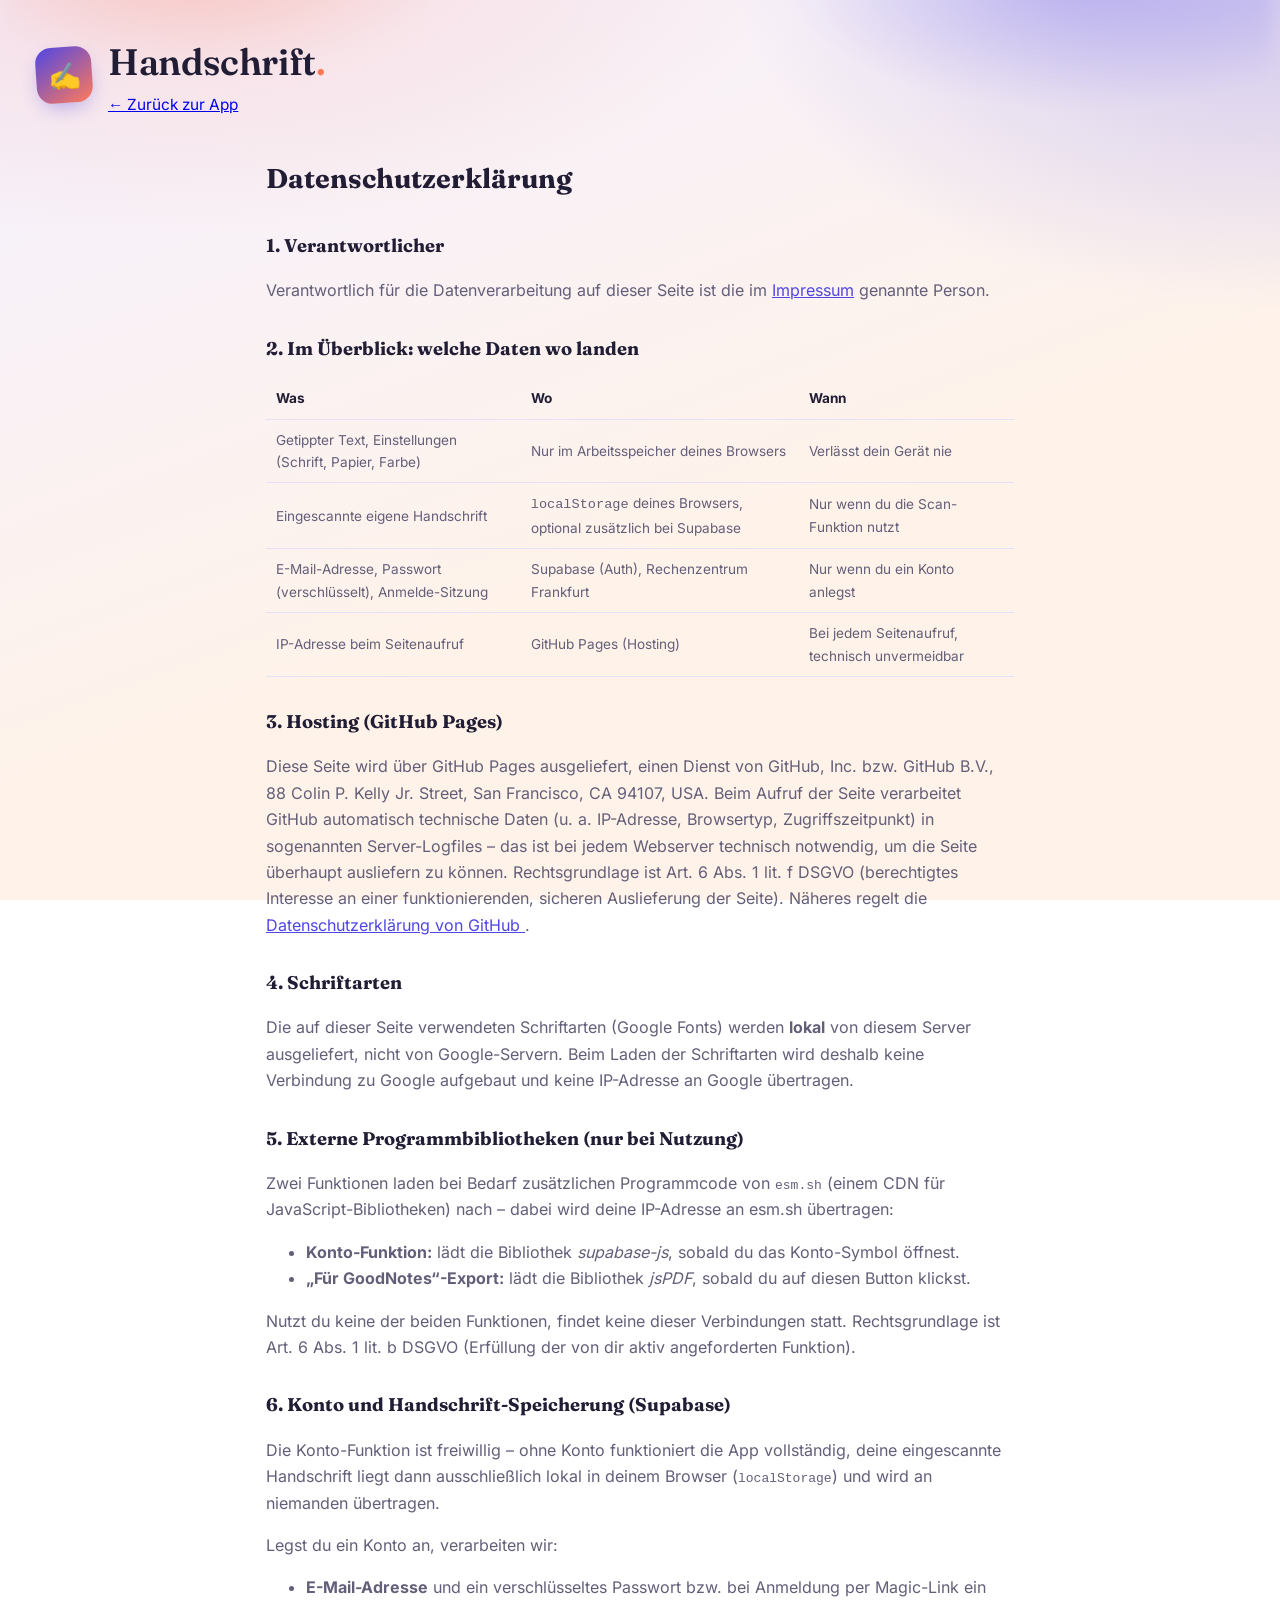
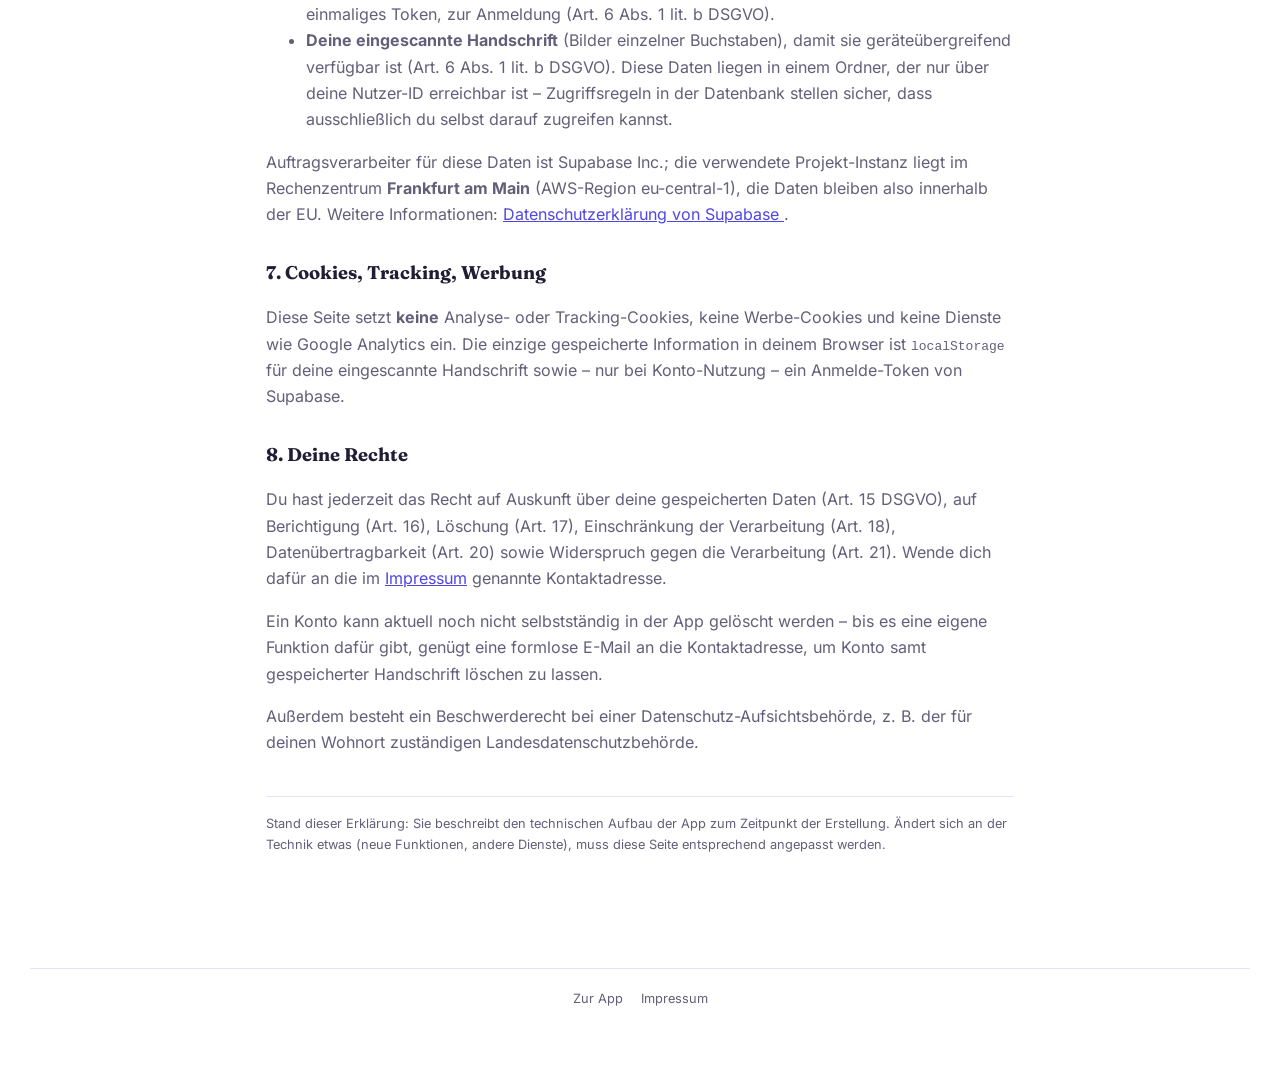
==== commit 14805e12: "Impressum mit echten Kontaktdaten ausfüllen Platzhalter durch echte Angaben ersetzt, Hinweis-Boxen z" ====
--- a/datenschutz.html
+++ b/datenschutz.html
@@ -25,13 +25,6 @@
 </header>
 
 <main class="rechtstext">
-
-  <div class="ausfuellen-hinweis">
-    ⚠️ Diese Erklärung beschreibt wahrheitsgemäß, welche Daten diese App
-    technisch verarbeitet. Der Name/die Kontaktdaten der verantwortlichen
-    Person unten sind noch Platzhalter – dieselben, die im
-    <a href="impressum.html">Impressum</a> auszufüllen sind.
-  </div>
 
   <h1>Datenschutzerklärung</h1>
 
--- a/style.css
+++ b/style.css
@@ -679,7 +679,9 @@
 
 .page-wrap {
   display: flex;
-  justify-content: center;
+  flex-direction: column;
+  align-items: center;
+  gap: 26px;
   padding: 10px;
 }
 
@@ -695,7 +697,7 @@
   transform: rotate(0.4deg);
 }
 
-#paper {
+.paper-canvas {
   display: block;
   width: 100%;
   height: auto;
@@ -707,8 +709,24 @@
   inset: 0;
 }
 
+.page-label {
+  display: none;
+  position: absolute;
+  top: -26px;
+  left: 4px;
+  font-size: 0.72rem;
+  font-weight: 700;
+  letter-spacing: 0.04em;
+  text-transform: uppercase;
+  color: var(--text-faint);
+}
+
+.page-wrap.mehrseitig .page-label { display: block; }
+
 .preview-actions {
   display: flex;
+  flex-wrap: wrap;
+  gap: 10px;
   justify-content: center;
   margin-top: 14px;
 }
@@ -729,6 +747,21 @@
 .text-block-hit.ausgewaehlt {
   border-color: var(--indigo);
   background: color-mix(in srgb, var(--indigo) 6%, transparent);
+}
+
+/* Bild-/Unterschrift-Felder: durchgezogener statt gestrichelter Rahmen,
+   damit man sie von Textfeldern unterscheiden kann. */
+.text-block-hit.bild-feld {
+  border-style: solid;
+}
+
+.text-block-hit.bild-feld.ausgewaehlt {
+  background: color-mix(in srgb, var(--coral) 10%, transparent);
+  border-color: var(--coral-dark);
+}
+
+.text-block-hit.bild-feld .resize-handle {
+  background: var(--coral-dark);
 }
 
 .text-block-loeschen {
@@ -945,17 +978,6 @@
   color: var(--text-faint);
 }
 
-.ausfuellen-hinweis {
-  background: color-mix(in srgb, var(--coral) 14%, transparent);
-  border: 1.5px solid var(--coral);
-  border-radius: var(--radius-md);
-  padding: 16px 18px;
-  margin-bottom: 28px;
-  font-size: 0.88rem;
-  color: var(--text);
-  line-height: 1.6;
-}
-
 .rechtstabelle {
   width: 100%;
   border-collapse: collapse;
